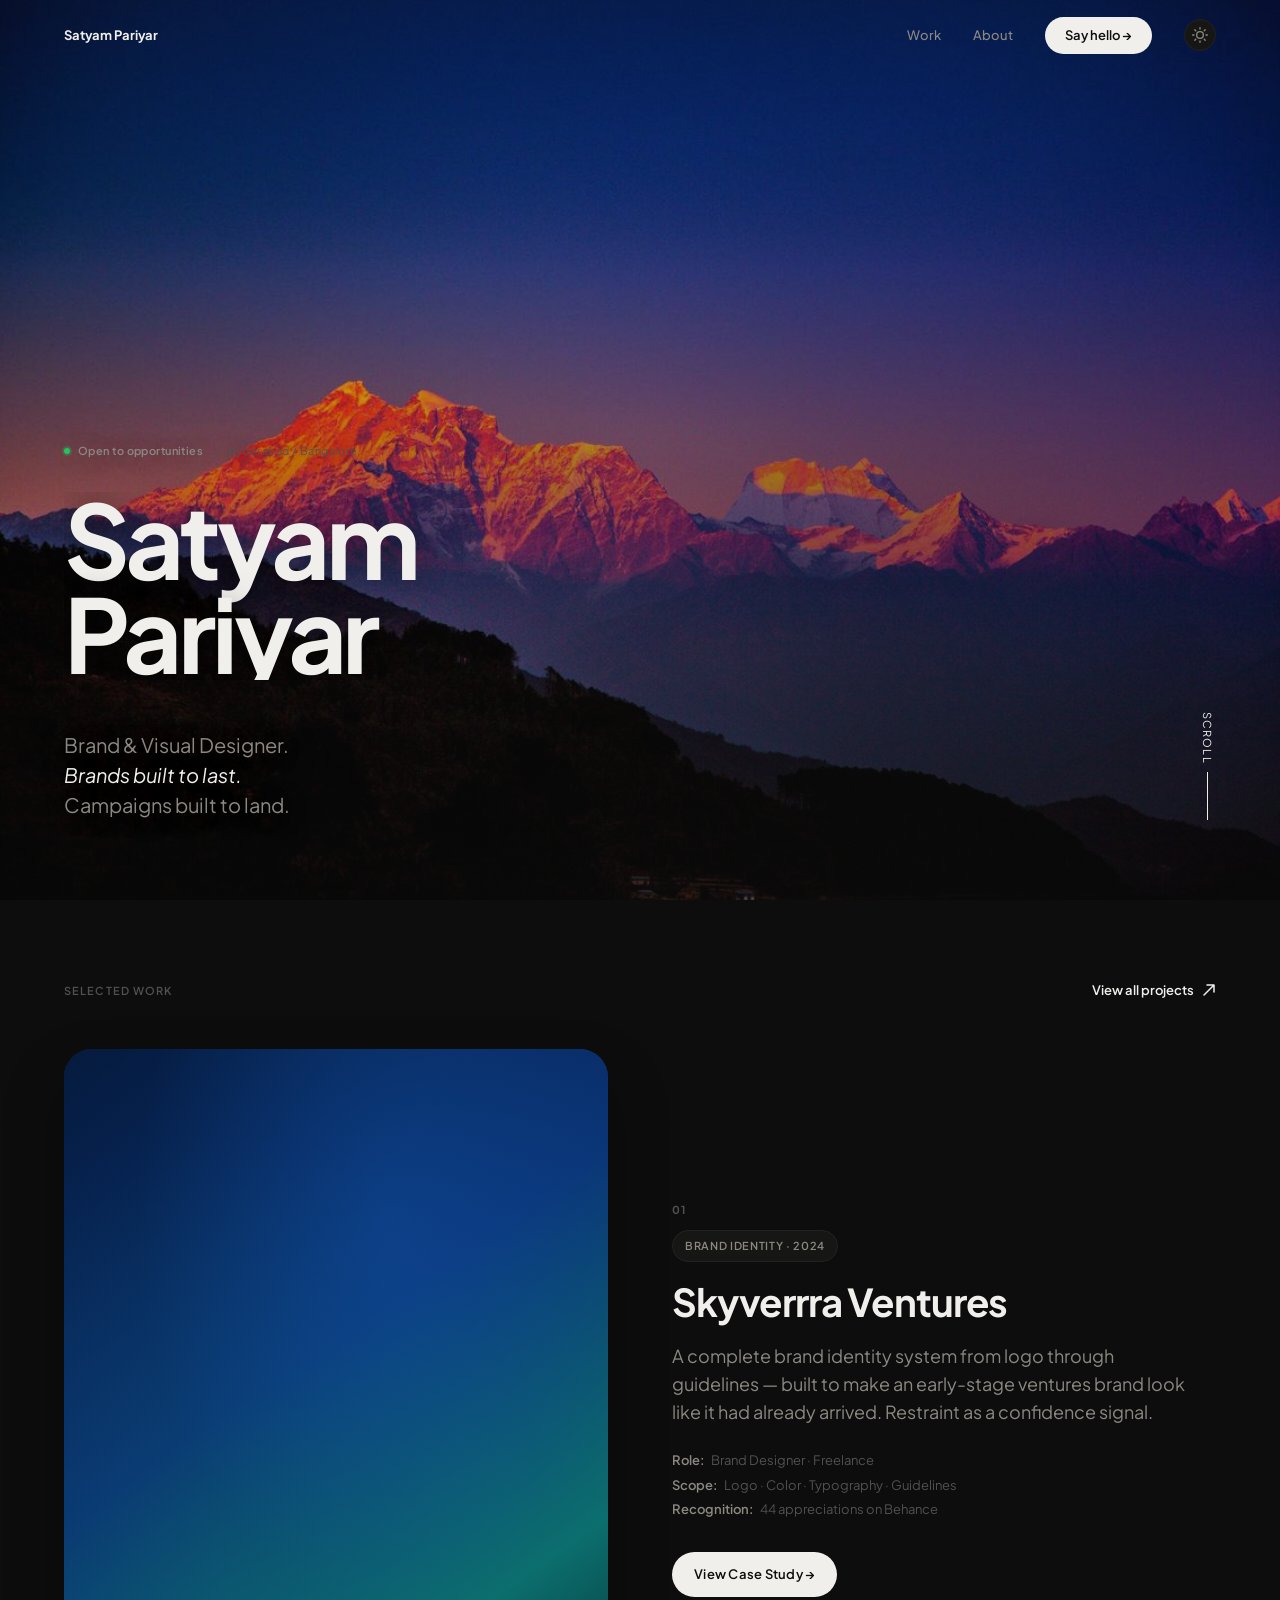
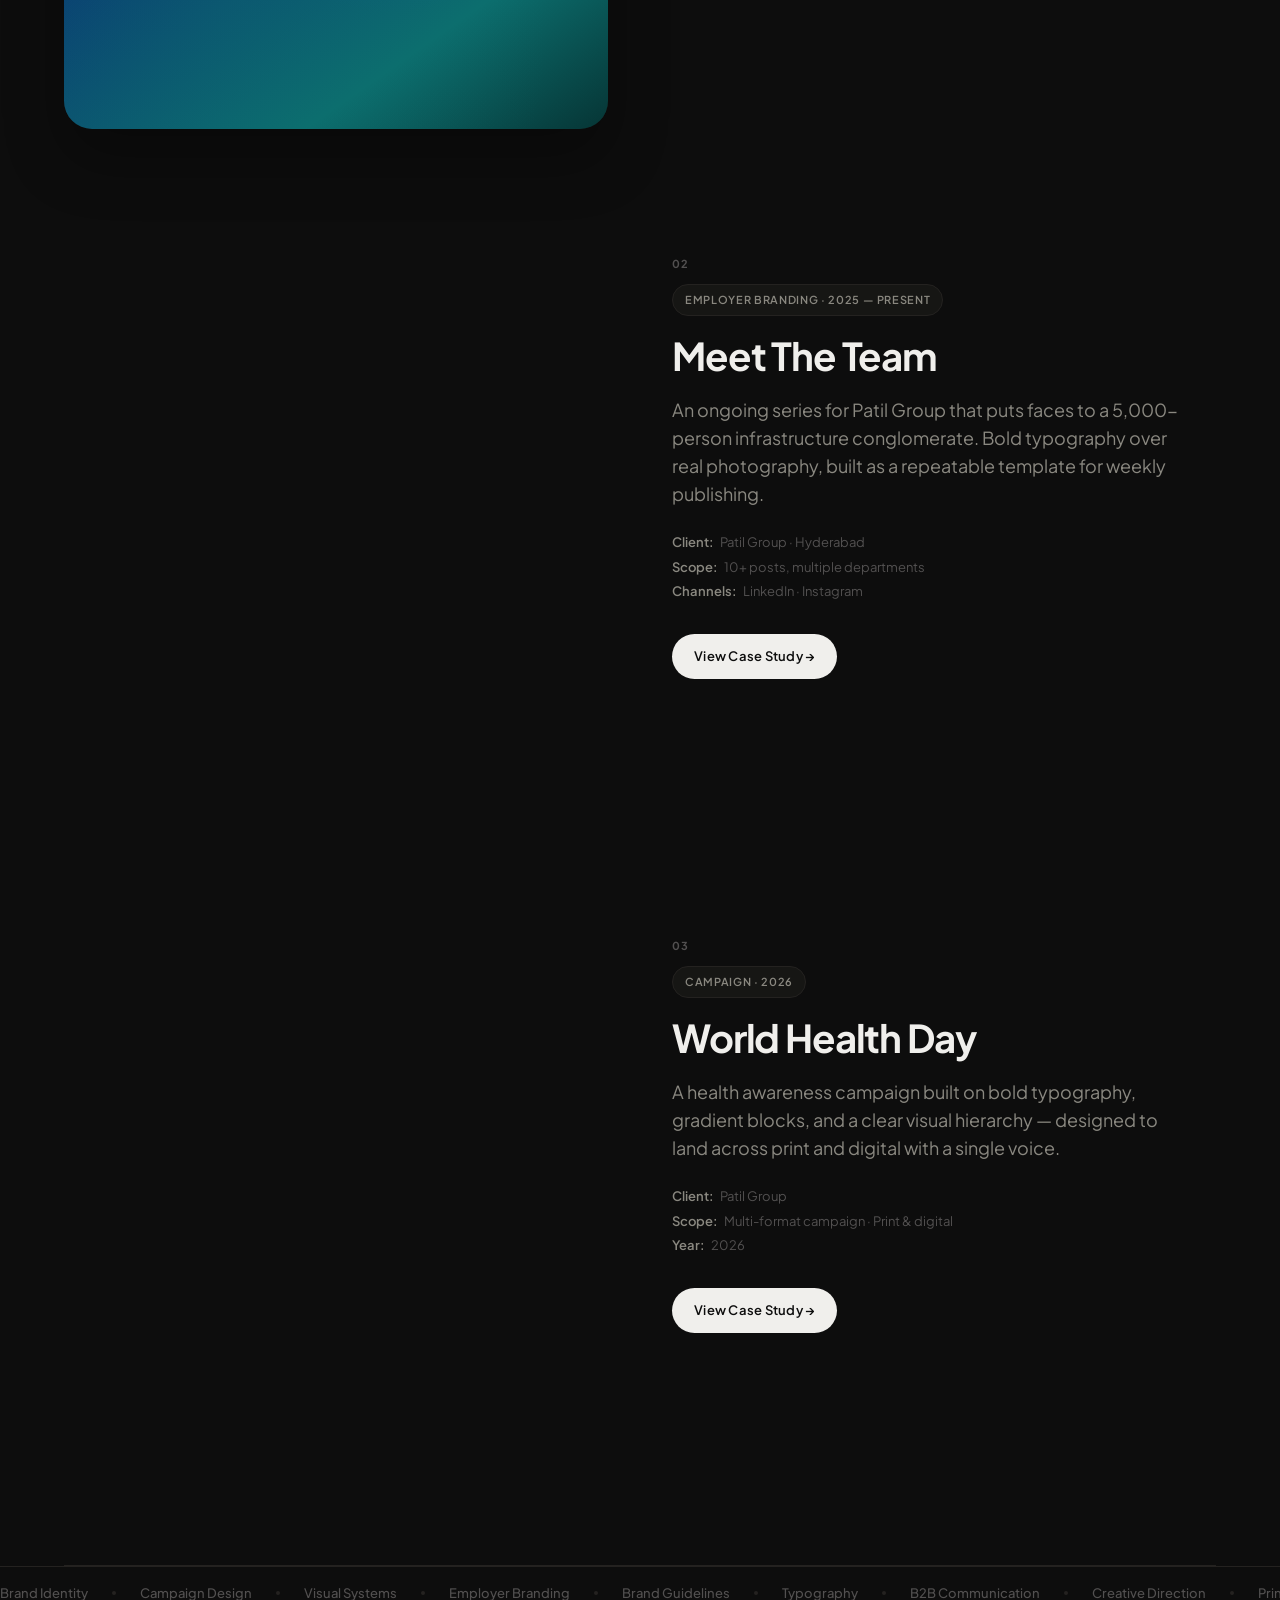
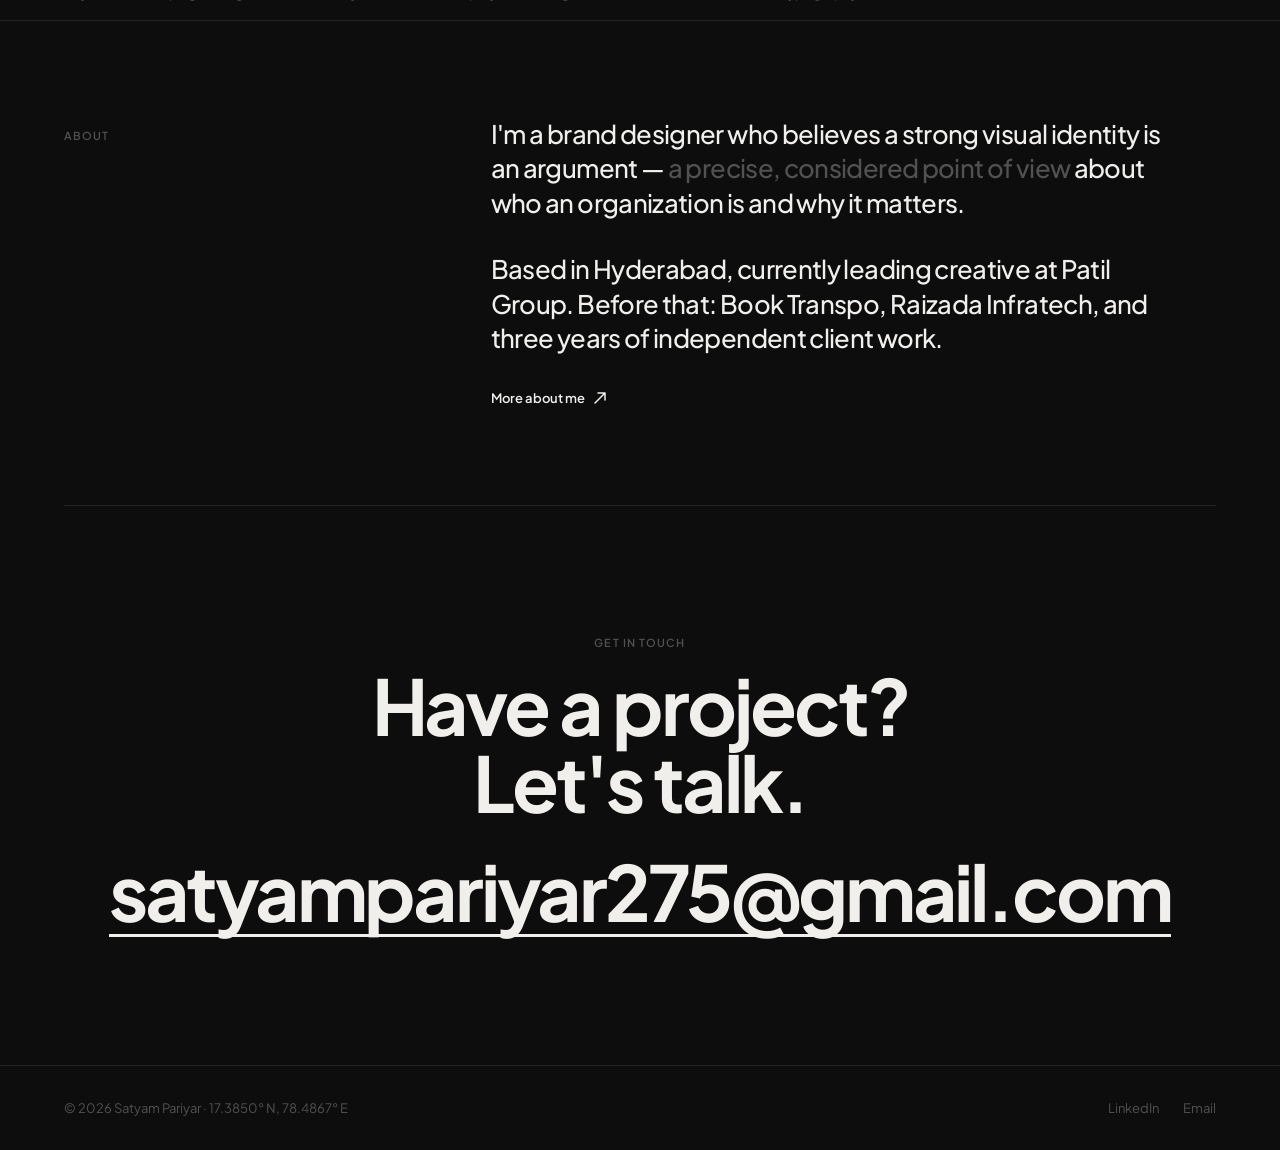
==== index.html @ c3b18981 "Drop parallax — keep only layer 3 as a static hero background - Layers 1 & 2 (foreground silhouette " ====
<!DOCTYPE html>
<html lang="en" data-theme="dark">
<head>
  <meta charset="UTF-8">
  <meta name="viewport" content="width=device-width, initial-scale=1.0">
  <title>Satyam Pariyar — Brand & Visual Designer</title>
  <meta name="description" content="Satyam Pariyar is a brand and graphic designer based in Hyderabad & Bangalore. Specializing in brand identity, campaign design, and visual storytelling for B2B organizations.">

  <!-- Favicon -->
  <link rel="icon" type="image/svg+xml" href="data:image/svg+xml,<svg xmlns='http://www.w3.org/2000/svg' viewBox='0 0 32 32'><rect width='32' height='32' rx='4' fill='%230D0D0D'/><text x='50%25' y='55%25' text-anchor='middle' dominant-baseline='middle' font-family='system-ui' font-weight='700' font-size='14' fill='%23F5F4F0'>SP</text></svg>">

  <!-- Fonts -->
  <link rel="preconnect" href="https://fonts.googleapis.com">
  <link rel="preconnect" href="https://fonts.gstatic.com" crossorigin>
  <link href="https://fonts.googleapis.com/css2?family=Plus+Jakarta+Sans:ital,wght@0,300;0,400;0,500;0,600;0,700;1,400&display=swap" rel="stylesheet">

  <link rel="stylesheet" href="assets/css/main.css">
</head>
<body>

  <!-- =========================================================
       NAVIGATION
  ========================================================== -->
  <nav class="nav" id="nav">
    <div class="nav__inner">
      <a href="index.html" class="nav__logo">Satyam Pariyar</a>
      <div class="nav__links">
        <a href="work.html" class="nav__link">Work</a>
        <a href="about.html" class="nav__link">About</a>
        <a href="mailto:satyampariyar275@gmail.com" class="nav__cta">Say hello →</a>
        <button class="theme-toggle" id="themeToggle" aria-label="Toggle theme">
          <span class="theme-toggle__icon">
            <svg class="icon-sun" width="16" height="16" viewBox="0 0 24 24" fill="none" stroke="currentColor" stroke-width="2" stroke-linecap="round" stroke-linejoin="round"><circle cx="12" cy="12" r="5"/><line x1="12" y1="1" x2="12" y2="3"/><line x1="12" y1="21" x2="12" y2="23"/><line x1="4.22" y1="4.22" x2="5.64" y2="5.64"/><line x1="18.36" y1="18.36" x2="19.78" y2="19.78"/><line x1="1" y1="12" x2="3" y2="12"/><line x1="21" y1="12" x2="23" y2="12"/><line x1="4.22" y1="19.78" x2="5.64" y2="18.36"/><line x1="18.36" y1="5.64" x2="19.78" y2="4.22"/></svg>
            <svg class="icon-moon" width="16" height="16" viewBox="0 0 24 24" fill="none" stroke="currentColor" stroke-width="2" stroke-linecap="round" stroke-linejoin="round"><path d="M21 12.79A9 9 0 1 1 11.21 3 7 7 0 0 0 21 12.79z"/></svg>
          </span>
        </button>
      </div>
    </div>
  </nav>


  <!-- =========================================================
       HERO — static background (layer 3 only)
  ========================================================== -->
  <section class="hero hero--bg" id="hero">
    <div class="hero__bg" aria-hidden="true">
      <img src="assets/img/layer3.png" alt="">
    </div>
    <div class="hero__overlay" aria-hidden="true"></div>

    <div class="hero__content container">
      <div class="hero__meta" data-animate data-delay="1">
        <div class="hero__status">
          <span class="hero__status-dot"></span>
          Open to opportunities
        </div>
        <span class="hero__location">·&nbsp;&nbsp;Hyderabad / Bangalore</span>
      </div>

      <div class="hero__heading" data-animate data-delay="2">
        <h1 class="t-hero">Satyam<br>Pariyar</h1>
      </div>

      <div class="hero__bottom">
        <p class="hero__tagline" data-animate data-delay="3">
          Brand &amp; Visual Designer.<br>
          <em>Brands built to last.</em><br>
          Campaigns built to land.
        </p>
        <div class="hero__scroll" data-animate="fade" data-delay="4">
          <span>Scroll</span>
          <div class="hero__scroll-line"></div>
        </div>
      </div>
    </div>
  </section>


  <!-- =========================================================
       FEATURED — Sticky Feature (CodyHouse pattern)
  ========================================================== -->
  <section class="sticky-feature container" id="featured">
    <div class="sticky-feature__head" data-animate>
      <p class="t-label">Selected Work</p>
      <a href="work.html" class="link-arrow">
        View all projects
        <svg width="14" height="14" viewBox="0 0 14 14" fill="none">
          <path d="M2 12L12 2M12 2H5M12 2V9" stroke="currentColor" stroke-width="1.5" stroke-linecap="round" stroke-linejoin="round"/>
        </svg>
      </a>
    </div>

    <div class="sticky-feature__grid">

      <!-- STICKY MEDIA (left column) -->
      <div class="sticky-feature__media">
        <div class="sticky-feature__media-frame">

          <div class="sticky-feature__media-item is-active" data-feature="0">
            <img src="assets/img/skyverrra%20moodboard.jpg" alt="Skyverrra moodboard" class="sticky-feature__img">
          </div>

          <div class="sticky-feature__media-item" data-feature="1">
            <div class="img-scroll-strip" aria-hidden="true">
              <img src="assets/img/meet the team 1.png" alt="">
              <img src="assets/img/meet the team 2.png" alt="">
              <img src="assets/img/meet the team 3.png" alt="">
              <img src="assets/img/meet the team 4.png" alt="">
              <img src="assets/img/meet the team 5.png" alt="">
              <img src="assets/img/meet the team 6.png" alt="">
              <img src="assets/img/meet the team 7.png" alt="">
              <img src="assets/img/meet the team 8.png" alt="">
              <img src="assets/img/meet the team 9.png" alt="">
              <img src="assets/img/meet the team 10.png" alt="">
              <img src="assets/img/meet the team 1.png" alt="">
              <img src="assets/img/meet the team 2.png" alt="">
              <img src="assets/img/meet the team 3.png" alt="">
              <img src="assets/img/meet the team 4.png" alt="">
              <img src="assets/img/meet the team 5.png" alt="">
              <img src="assets/img/meet the team 6.png" alt="">
              <img src="assets/img/meet the team 7.png" alt="">
              <img src="assets/img/meet the team 8.png" alt="">
              <img src="assets/img/meet the team 9.png" alt="">
              <img src="assets/img/meet the team 10.png" alt="">
            </div>
          </div>

          <div class="sticky-feature__media-item" data-feature="2">
            <div class="sticky-feature__media-fill sticky-feature__media-fill--healthday"></div>
          </div>

        </div>
      </div>

      <!-- SCROLLING INFO BLOCKS (right column) -->
      <div class="sticky-feature__content">

        <article class="sticky-feature__item js-sticky-feature__item" data-feature="0">
          <span class="sticky-feature__num">01</span>
          <p class="sticky-feature__pill">Brand Identity · 2024</p>
          <h3 class="sticky-feature__title">Skyverrra Ventures</h3>
          <p class="sticky-feature__desc">
            A complete brand identity system from logo through guidelines — built to make an early-stage ventures brand look like it had already arrived. Restraint as a confidence signal.
          </p>
          <ul class="sticky-feature__meta">
            <li><b>Role:</b> Brand Designer · Freelance</li>
            <li><b>Scope:</b> Logo · Color · Typography · Guidelines</li>
            <li><b>Recognition:</b> 44 appreciations on Behance</li>
          </ul>
          <a href="case-studies/skyverrra.html" class="sticky-feature__cta">View Case Study →</a>
        </article>

        <article class="sticky-feature__item js-sticky-feature__item" data-feature="1">
          <span class="sticky-feature__num">02</span>
          <p class="sticky-feature__pill">Employer Branding · 2025 — Present</p>
          <h3 class="sticky-feature__title">Meet The Team</h3>
          <p class="sticky-feature__desc">
            An ongoing series for Patil Group that puts faces to a 5,000-person infrastructure conglomerate. Bold typography over real photography, built as a repeatable template for weekly publishing.
          </p>
          <ul class="sticky-feature__meta">
            <li><b>Client:</b> Patil Group · Hyderabad</li>
            <li><b>Scope:</b> 10+ posts, multiple departments</li>
            <li><b>Channels:</b> LinkedIn · Instagram</li>
          </ul>
          <a href="case-studies/meet-the-team.html" class="sticky-feature__cta">View Case Study →</a>
        </article>

        <article class="sticky-feature__item js-sticky-feature__item" data-feature="2">
          <span class="sticky-feature__num">03</span>
          <p class="sticky-feature__pill">Campaign · 2026</p>
          <h3 class="sticky-feature__title">World Health Day</h3>
          <p class="sticky-feature__desc">
            A health awareness campaign built on bold typography, gradient blocks, and a clear visual hierarchy — designed to land across print and digital with a single voice.
          </p>
          <ul class="sticky-feature__meta">
            <li><b>Client:</b> Patil Group</li>
            <li><b>Scope:</b> Multi-format campaign · Print &amp; digital</li>
            <li><b>Year:</b> 2026</li>
          </ul>
          <a href="work.html" class="sticky-feature__cta">View Case Study →</a>
        </article>

      </div>

    </div>
  </section>


  <div class="divider"></div>


  <!-- =========================================================
       MARQUEE
  ========================================================== -->
  <div class="marquee" data-animate="fade">
    <div class="marquee__track" aria-hidden="true">
      <!-- Duplicated for seamless loop -->
      <span class="marquee__item">Brand Identity<span class="marquee__sep"></span></span>
      <span class="marquee__item">Campaign Design<span class="marquee__sep"></span></span>
      <span class="marquee__item">Visual Systems<span class="marquee__sep"></span></span>
      <span class="marquee__item">Employer Branding<span class="marquee__sep"></span></span>
      <span class="marquee__item">Brand Guidelines<span class="marquee__sep"></span></span>
      <span class="marquee__item">Typography<span class="marquee__sep"></span></span>
      <span class="marquee__item">B2B Communication<span class="marquee__sep"></span></span>
      <span class="marquee__item">Creative Direction<span class="marquee__sep"></span></span>
      <span class="marquee__item">Print Design<span class="marquee__sep"></span></span>
      <span class="marquee__item">Motion Graphics<span class="marquee__sep"></span></span>
      <span class="marquee__item">Brand Identity<span class="marquee__sep"></span></span>
      <span class="marquee__item">Campaign Design<span class="marquee__sep"></span></span>
      <span class="marquee__item">Visual Systems<span class="marquee__sep"></span></span>
      <span class="marquee__item">Employer Branding<span class="marquee__sep"></span></span>
      <span class="marquee__item">Brand Guidelines<span class="marquee__sep"></span></span>
      <span class="marquee__item">Typography<span class="marquee__sep"></span></span>
      <span class="marquee__item">B2B Communication<span class="marquee__sep"></span></span>
      <span class="marquee__item">Creative Direction<span class="marquee__sep"></span></span>
      <span class="marquee__item">Print Design<span class="marquee__sep"></span></span>
      <span class="marquee__item">Motion Graphics<span class="marquee__sep"></span></span>
    </div>
  </div>


  <!-- =========================================================
       ABOUT TEASER
  ========================================================== -->
  <section class="about-teaser container">
    <div class="about-teaser__inner">
      <div class="about-teaser__label" data-animate>
        <span class="t-label">About</span>
      </div>
      <div class="about-teaser__content">
        <p class="about-teaser__text" data-animate>
          I'm a brand designer who believes a strong visual identity is an argument — <em>a precise, considered point of view</em> about who an organization is and why it matters.
        </p>
        <p class="about-teaser__text" data-animate data-delay="1">
          Based in Hyderabad, currently leading creative at Patil Group. Before that: Book Transpo, Raizada Infratech, and three years of independent client work.
        </p>
        <a href="about.html" class="link-arrow" data-animate data-delay="2">
          More about me
          <svg width="14" height="14" viewBox="0 0 14 14" fill="none">
            <path d="M2 12L12 2M12 2H5M12 2V9" stroke="currentColor" stroke-width="1.5" stroke-linecap="round" stroke-linejoin="round"/>
          </svg>
        </a>
      </div>
    </div>
  </section>


  <div class="divider"></div>


  <!-- =========================================================
       CTA / CONTACT
  ========================================================== -->
  <section class="cta-section container">
    <p class="t-label cta-section__eyebrow" data-animate>Get in touch</p>
    <p class="cta-section__heading" data-animate data-delay="1">
      Have a project?<br>Let's talk.
    </p>
    <a
      href="mailto:satyampariyar275@gmail.com"
      class="cta-section__email"
      data-animate
      data-delay="2"
    >
      satyampariyar275@gmail.com
    </a>
  </section>


  <!-- =========================================================
       FOOTER
  ========================================================== -->
  <footer class="footer container">
    <div class="footer__inner">
      <span class="footer__left">© 2026 Satyam Pariyar · 17.3850° N, 78.4867° E</span>
      <nav class="footer__links">
        <a href="https://linkedin.com/in/satyam-pariyar-77336b21a" class="footer__link" target="_blank" rel="noopener">LinkedIn</a>
        <a href="mailto:satyampariyar275@gmail.com" class="footer__link">Email</a>
      </nav>
    </div>
  </footer>


  <script src="assets/js/main.js"></script>
</body>
</html>
---- assets/css/main.css ----
/* ============================================================
   DESIGN TOKENS
   ============================================================ */

:root {
  /* Color — Light mode (default) */
  --bg:            #F5F4F0;
  --bg-card:       #EDECE8;
  --bg-card-hover: #E6E4DF;
  --text-primary:  #0D0D0D;
  --text-secondary:#5A5A5A;
  --text-tertiary: #9C9C9C;
  --border:        #DEDAD4;
  --white:         #FFFFFF;

  /* Typography */
  --font: 'Plus Jakarta Sans', system-ui, -apple-system, sans-serif;

  /* Scale */
  --text-xs:   0.6875rem;   /* 11px */
  --text-sm:   0.8125rem;   /* 13px */
  --text-base: 1rem;        /* 16px */
  --text-lg:   1.125rem;    /* 18px */
  --text-xl:   1.25rem;     /* 20px */
  --text-2xl:  clamp(1.375rem, 2vw,  1.75rem);
  --text-3xl:  clamp(1.75rem,  3vw,  2.5rem);
  --text-4xl:  clamp(2.25rem,  4vw,  3.5rem);
  --text-hero: clamp(3.5rem,   8vw,  7.5rem);

  /* Spacing (8-pt grid) */
  --sp-1:  0.25rem;
  --sp-2:  0.5rem;
  --sp-3:  0.75rem;
  --sp-4:  1rem;
  --sp-5:  1.25rem;
  --sp-6:  1.5rem;
  --sp-8:  2rem;
  --sp-10: 2.5rem;
  --sp-12: 3rem;
  --sp-16: 4rem;
  --sp-20: 5rem;
  --sp-24: 6rem;
  --sp-32: 8rem;

  /* Layout */
  --max-w:    1360px;
  --nav-h:    72px;
  --gutter:   clamp(1.5rem, 5vw, 5rem);

  /* Motion */
  --ease-out:   cubic-bezier(0.16, 1, 0.3, 1);
  --ease-in:    cubic-bezier(0.7, 0, 0.84, 0);
  --ease-inout: cubic-bezier(0.37, 0, 0.63, 1);
  --dur-fast:   160ms;
  --dur-base:   320ms;
  --dur-slow:   600ms;
  --dur-enter:  800ms;
}

/* Dark mode */
[data-theme="dark"] {
  --bg:            #0D0D0D;
  --bg-card:       #161614;
  --bg-card-hover: #1F1E1B;
  --text-primary:  #F0EFEC;
  --text-secondary:#8A8880;
  --text-tertiary: #525050;
  --border:        #242220;
  --white:         #FFFFFF;
}

/* ============================================================
   RESET
   ============================================================ */

*, *::before, *::after {
  box-sizing: border-box;
  margin: 0;
  padding: 0;
}

html {
  scroll-behavior: smooth;
  -webkit-text-size-adjust: 100%;
}

body {
  font-family: var(--font);
  font-size: var(--text-base);
  line-height: 1.6;
  background-color: var(--bg);
  color: var(--text-primary);
  -webkit-font-smoothing: antialiased;
  -moz-osx-font-smoothing: grayscale;
  overflow-x: hidden;
}

img, video {
  display: block;
  max-width: 100%;
}

a {
  color: inherit;
  text-decoration: none;
}

button {
  font-family: inherit;
  cursor: pointer;
  border: none;
  background: none;
}

ul, ol {
  list-style: none;
}

/* ============================================================
   TYPOGRAPHY
   ============================================================ */

.t-label {
  font-size: var(--text-xs);
  font-weight: 600;
  letter-spacing: 0.1em;
  text-transform: uppercase;
  color: var(--text-tertiary);
}

.t-sm {
  font-size: var(--text-sm);
  color: var(--text-secondary);
}

.t-body {
  font-size: var(--text-base);
  line-height: 1.75;
  color: var(--text-secondary);
}

.t-lead {
  font-size: var(--text-lg);
  line-height: 1.65;
  color: var(--text-secondary);
}

.t-xl {
  font-size: var(--text-xl);
  font-weight: 500;
  line-height: 1.4;
}

.t-2xl {
  font-size: var(--text-2xl);
  font-weight: 600;
  line-height: 1.25;
  letter-spacing: -0.02em;
}

.t-3xl {
  font-size: var(--text-3xl);
  font-weight: 600;
  line-height: 1.15;
  letter-spacing: -0.025em;
}

.t-4xl {
  font-size: var(--text-4xl);
  font-weight: 700;
  line-height: 1.1;
  letter-spacing: -0.03em;
}

.t-hero {
  font-size: var(--text-hero);
  font-weight: 700;
  line-height: 0.92;
  letter-spacing: -0.04em;
}

/* ============================================================
   LAYOUT UTILITIES
   ============================================================ */

.container {
  width: 100%;
  max-width: var(--max-w);
  margin-inline: auto;
  padding-inline: var(--gutter);
}

.section {
  padding-block: var(--sp-24);
}

.section--lg {
  padding-block: var(--sp-32);
}

.divider {
  height: 1px;
  background-color: var(--border);
  margin-inline: var(--gutter);
}

/* ============================================================
   NAVIGATION
   ============================================================ */

.nav {
  position: fixed;
  top: 0;
  left: 0;
  right: 0;
  z-index: 100;
  height: var(--nav-h);
  display: flex;
  align-items: center;
  transition: background-color var(--dur-base) var(--ease-out),
              border-color var(--dur-base) var(--ease-out),
              backdrop-filter var(--dur-base) var(--ease-out);
  border-bottom: 1px solid transparent;
}

.nav.is-scrolled {
  background-color: rgba(245, 244, 240, 0.88);
  backdrop-filter: blur(16px) saturate(1.4);
  -webkit-backdrop-filter: blur(16px) saturate(1.4);
  border-color: var(--border);
}

[data-theme="dark"] .nav.is-scrolled {
  background-color: rgba(13, 13, 13, 0.90);
}

.nav__inner {
  width: 100%;
  max-width: var(--max-w);
  margin-inline: auto;
  padding-inline: var(--gutter);
  display: flex;
  align-items: center;
  justify-content: space-between;
}

.nav__logo {
  font-size: var(--text-sm);
  font-weight: 700;
  letter-spacing: -0.01em;
  transition: opacity var(--dur-fast);
}

.nav__logo:hover {
  opacity: 0.6;
}

.nav__links {
  display: flex;
  align-items: center;
  gap: var(--sp-8);
}

.nav__link {
  font-size: var(--text-sm);
  font-weight: 500;
  color: var(--text-secondary);
  transition: color var(--dur-fast);
  position: relative;
}

.nav__link::after {
  content: '';
  position: absolute;
  bottom: -2px;
  left: 0;
  width: 0;
  height: 1px;
  background: var(--text-primary);
  transition: width var(--dur-base) var(--ease-out);
}

.nav__link:hover {
  color: var(--text-primary);
}

.nav__link:hover::after,
.nav__link.is-active::after {
  width: 100%;
}

.nav__link.is-active {
  color: var(--text-primary);
}

.nav__cta {
  font-size: var(--text-sm);
  font-weight: 600;
  color: var(--text-primary);
  background: var(--text-primary);
  color: var(--bg);
  padding: var(--sp-2) var(--sp-5);
  border-radius: 100px;
  transition: opacity var(--dur-fast), transform var(--dur-fast);
  white-space: nowrap;
}

.nav__cta:hover {
  opacity: 0.8;
  transform: translateY(-1px);
}

/* Theme toggle */
.theme-toggle {
  display: flex;
  align-items: center;
  justify-content: center;
  width: 32px;
  height: 32px;
  border-radius: 50%;
  border: 1px solid var(--border);
  color: var(--text-secondary);
  background: var(--bg-card);
  cursor: pointer;
  transition: color var(--dur-fast), background var(--dur-fast), border-color var(--dur-fast);
  flex-shrink: 0;
}

.theme-toggle:hover {
  color: var(--text-primary);
  background: var(--bg-card-hover);
}

.theme-toggle__icon {
  position: relative;
  width: 16px;
  height: 16px;
}

.icon-sun, .icon-moon {
  position: absolute;
  inset: 0;
  transition: opacity var(--dur-fast), transform var(--dur-base) var(--ease-out);
}

/* Light mode: show moon (click to go dark) */
.icon-sun  { opacity: 0; transform: rotate(-90deg) scale(0.7); }
.icon-moon { opacity: 1; transform: rotate(0deg) scale(1); }

/* Dark mode: show sun (click to go light) */
[data-theme="dark"] .icon-sun  { opacity: 1; transform: rotate(0deg) scale(1); }
[data-theme="dark"] .icon-moon { opacity: 0; transform: rotate(90deg) scale(0.7); }

/* ============================================================
   HERO
   ============================================================ */

.hero {
  min-height: 100svh;
  display: flex;
  flex-direction: column;
  justify-content: flex-end;
  padding-top: var(--nav-h);
  padding-bottom: var(--sp-20);
}

/* ============================================================
   HERO STATIC BACKGROUND — single sunset mountains image
   ============================================================ */

.hero--bg {
  position: relative;
  overflow: hidden;
  isolation: isolate;
  padding-inline: 0;
}

.hero__bg {
  position: absolute;
  inset: 0;
  z-index: 0;
}

.hero__bg img {
  width: 100%;
  height: 100%;
  object-fit: cover;
  display: block;
}

.hero__overlay {
  position: absolute;
  inset: 0;
  z-index: 1;
  background:
    linear-gradient(180deg, rgba(13,13,13,0.45) 0%, rgba(13,13,13,0.10) 30%, rgba(13,13,13,0.55) 100%),
    radial-gradient(ellipse at 70% 90%, rgba(13,13,13,0.40) 0%, transparent 60%);
  pointer-events: none;
}

[data-theme="light"] .hero--bg .hero__overlay,
:root:not([data-theme="dark"]) .hero--bg .hero__overlay {
  background:
    linear-gradient(180deg, rgba(245,244,240,0.20) 0%, rgba(245,244,240,0.05) 30%, rgba(245,244,240,0.55) 100%);
}

.hero__content {
  position: relative;
  z-index: 2;
  display: flex;
  flex-direction: column;
  justify-content: flex-end;
  flex: 1;
  width: 100%;
}

.hero--bg .t-hero,
.hero--bg .hero__tagline,
.hero--bg .hero__location,
.hero--bg .hero__status {
  text-shadow: 0 2px 30px rgba(0,0,0,0.45);
}

[data-theme="light"] .hero--bg .t-hero,
[data-theme="light"] .hero--bg .hero__tagline,
:root:not([data-theme="dark"]) .hero--bg .t-hero,
:root:not([data-theme="dark"]) .hero--bg .hero__tagline {
  text-shadow: 0 2px 24px rgba(255,255,255,0.50);
}

.hero__meta {
  display: flex;
  align-items: center;
  gap: var(--sp-4);
  margin-bottom: var(--sp-8);
}

.hero__status {
  display: flex;
  align-items: center;
  gap: var(--sp-2);
  font-size: var(--text-xs);
  font-weight: 600;
  color: var(--text-secondary);
  letter-spacing: 0.04em;
}

.hero__status-dot {
  width: 6px;
  height: 6px;
  border-radius: 50%;
  background: #22c55e;
  box-shadow: 0 0 0 2px rgba(34, 197, 94, 0.25);
  animation: pulse-dot 2s ease-in-out infinite;
}

@keyframes pulse-dot {
  0%, 100% { box-shadow: 0 0 0 2px rgba(34, 197, 94, 0.25); }
  50%       { box-shadow: 0 0 0 5px rgba(34, 197, 94, 0.1); }
}

.hero__location {
  font-size: var(--text-xs);
  color: var(--text-tertiary);
  letter-spacing: 0.04em;
}

.hero__heading {
  margin-bottom: var(--sp-8);
  overflow: hidden;
}

.hero__bottom {
  display: flex;
  align-items: flex-end;
  justify-content: space-between;
  gap: var(--sp-8);
  flex-wrap: wrap;
}

.hero__tagline {
  max-width: 44ch;
  font-size: var(--text-xl);
  font-weight: 400;
  line-height: 1.5;
  color: var(--text-secondary);
}

.hero__tagline em {
  font-style: italic;
  color: var(--text-primary);
}

.hero__scroll {
  display: flex;
  flex-direction: column;
  align-items: center;
  gap: var(--sp-2);
  opacity: 0.5;
}

.hero__scroll-line {
  width: 1px;
  height: 48px;
  background: var(--text-primary);
  animation: scroll-line 1.8s ease-in-out infinite;
  transform-origin: top;
}

@keyframes scroll-line {
  0%   { transform: scaleY(0); opacity: 0; }
  30%  { transform: scaleY(1); opacity: 1; }
  70%  { transform: scaleY(1); opacity: 1; }
  100% { transform: scaleY(0) translateY(100%); opacity: 0; }
}

.hero__scroll span {
  font-size: var(--text-xs);
  letter-spacing: 0.1em;
  text-transform: uppercase;
  writing-mode: vertical-rl;
}

/* ============================================================
   MARQUEE
   ============================================================ */

.marquee {
  overflow: hidden;
  border-top: 1px solid var(--border);
  border-bottom: 1px solid var(--border);
  padding-block: var(--sp-4);
}

.marquee__track {
  display: flex;
  width: max-content;
  animation: marquee-scroll 28s linear infinite;
  gap: 0;
}

.marquee:hover .marquee__track {
  animation-play-state: paused;
}

@keyframes marquee-scroll {
  from { transform: translateX(0); }
  to   { transform: translateX(-50%); }
}

.marquee__item {
  display: flex;
  align-items: center;
  gap: var(--sp-6);
  padding-right: var(--sp-6);
  font-size: var(--text-sm);
  font-weight: 500;
  color: var(--text-tertiary);
  white-space: nowrap;
}

.marquee__sep {
  width: 4px;
  height: 4px;
  border-radius: 50%;
  background: var(--border);
  flex-shrink: 0;
}

/* ============================================================
   FEATURED WORK (Homepage)
   ============================================================ */

.featured {
  padding-block: var(--sp-24);
}

.section-header {
  display: flex;
  align-items: baseline;
  justify-content: space-between;
  gap: var(--sp-8);
  margin-bottom: var(--sp-12);
}

.section-header__count {
  font-size: var(--text-xs);
  font-weight: 600;
  color: var(--text-tertiary);
  letter-spacing: 0.1em;
}

.link-arrow {
  display: inline-flex;
  align-items: center;
  gap: var(--sp-2);
  font-size: var(--text-sm);
  font-weight: 600;
  color: var(--text-primary);
  transition: gap var(--dur-base) var(--ease-out);
}

.link-arrow:hover {
  gap: var(--sp-3);
}

.link-arrow svg {
  transition: transform var(--dur-base) var(--ease-out);
}

.link-arrow:hover svg {
  transform: translate(2px, -2px);
}

/* Featured grid */
.featured-grid {
  display: grid;
  grid-template-columns: repeat(3, 1fr);
  gap: var(--sp-3);
}

/* ============================================================
   STICKY FEATURE — sticky media + scrolling info blocks
   ============================================================ */

.sticky-feature {
  padding-block: var(--sp-20);
}

.sticky-feature__head {
  display: flex;
  align-items: center;
  justify-content: space-between;
  margin-bottom: var(--sp-12);
}

.sticky-feature__grid {
  display: grid;
  grid-template-columns: 1fr 1fr;
  gap: clamp(var(--sp-6), 5vw, var(--sp-16));
  align-items: start;
}

/* ---------- LEFT: Sticky media frame ---------- */

.sticky-feature__media {
  position: -webkit-sticky;
  position: sticky;
  top: calc(var(--nav-h) + var(--sp-6));
  align-self: start;
}

.sticky-feature__media-frame {
  position: relative;
  width: 100%;
  aspect-ratio: 4 / 5;
  max-height: calc(100vh - var(--nav-h) - var(--sp-12));
  border-radius: 28px;
  overflow: hidden;
  background: var(--bg-card);
  box-shadow:
    0 1px 0 rgba(255, 255, 255, 0.08) inset,
    0 30px 60px rgba(0, 0, 0, 0.30);
}

.sticky-feature__media-item {
  position: absolute;
  inset: 0;
  opacity: 0;
  transform: scale(1.04);
  transition: opacity 600ms cubic-bezier(0.22, 1, 0.36, 1),
              transform 800ms cubic-bezier(0.22, 1, 0.36, 1);
  will-change: opacity, transform;
}

.sticky-feature__media-item.is-active {
  opacity: 1;
  transform: scale(1);
}

.sticky-feature__img {
  width: 100%;
  height: 100%;
  object-fit: cover;
  display: block;
}

.sticky-feature__media-item .img-scroll-strip {
  height: 100%;
}

.sticky-feature__media-item .img-scroll-strip img {
  height: 100%;
  width: auto;
  aspect-ratio: 4 / 5;
  object-fit: cover;
  flex-shrink: 0;
  display: block;
}

.sticky-feature__media-fill {
  width: 100%;
  height: 100%;
}

.sticky-feature__media-fill--healthday {
  background: linear-gradient(145deg, #051a3d 0%, #0a3374 45%, #0c6e6e 80%, #063535 100%);
  position: relative;
}

.sticky-feature__media-fill--healthday::after {
  content: '';
  position: absolute;
  inset: 0;
  background:
    radial-gradient(ellipse at 60% 25%, rgba(20, 100, 200, 0.30) 0%, transparent 55%),
    radial-gradient(ellipse at 30% 80%, rgba(12, 110, 110, 0.25) 0%, transparent 60%);
}

/* ---------- RIGHT: Scrolling info blocks ---------- */

.sticky-feature__content {
  display: flex;
  flex-direction: column;
  gap: var(--sp-32);
  padding-block: var(--sp-20);
}

.sticky-feature__item {
  min-height: 60vh;
  display: flex;
  flex-direction: column;
  justify-content: center;
  gap: var(--sp-3);
  opacity: 0.45;
  transition: opacity 600ms cubic-bezier(0.22, 1, 0.36, 1);
}

.sticky-feature__item.is-active {
  opacity: 1;
}

.sticky-feature__num {
  font-size: var(--text-xs);
  font-weight: 700;
  letter-spacing: 0.12em;
  color: var(--text-tertiary);
}

.sticky-feature__pill {
  font-size: var(--text-xs);
  font-weight: 600;
  letter-spacing: 0.06em;
  text-transform: uppercase;
  color: var(--text-secondary);
  align-self: flex-start;
  padding: 6px 12px;
  border-radius: 100px;
  background: var(--bg-card);
  border: 1px solid var(--border);
}

.sticky-feature__title {
  font-size: var(--text-3xl);
  font-weight: 700;
  letter-spacing: -0.03em;
  line-height: 1.05;
  color: var(--text-primary);
  margin-block: var(--sp-2);
}

.sticky-feature__desc {
  font-size: var(--text-lg);
  line-height: 1.55;
  color: var(--text-secondary);
  max-width: 520px;
}

.sticky-feature__meta {
  list-style: none;
  padding: 0;
  margin: var(--sp-3) 0 var(--sp-5);
  display: flex;
  flex-direction: column;
  gap: var(--sp-1);
  font-size: var(--text-sm);
  color: var(--text-tertiary);
}

.sticky-feature__meta b {
  font-weight: 600;
  color: var(--text-secondary);
  margin-right: 4px;
}

.sticky-feature__cta {
  font-size: var(--text-sm);
  font-weight: 600;
  letter-spacing: 0.02em;
  color: var(--text-primary);
  align-self: flex-start;
  padding: 12px 22px;
  border-radius: 100px;
  background: var(--text-primary);
  color: var(--bg);
  transition: opacity var(--dur-fast), transform var(--dur-fast);
}

.sticky-feature__cta:hover {
  opacity: 0.85;
  transform: translateY(-1px);
}

@media (max-width: 900px) {
  .sticky-feature__grid {
    grid-template-columns: 1fr;
    gap: var(--sp-6);
  }
  .sticky-feature__media {
    position: relative;
    top: 0;
    margin-bottom: var(--sp-6);
  }
  .sticky-feature__media-frame {
    aspect-ratio: 4 / 3;
    max-height: 60vh;
  }
  .sticky-feature__content {
    gap: var(--sp-12);
    padding-block: 0;
  }
  .sticky-feature__item {
    min-height: auto;
    opacity: 1;
  }
  .sticky-feature__head {
    flex-direction: column;
    align-items: flex-start;
    gap: var(--sp-3);
  }
}

/* ============================================================
   GLASS CARD (used by gallery cards)
   ============================================================ */

.glass-card {
  display: block;
  background: rgba(20, 20, 22, 0.55);
  backdrop-filter: blur(28px) saturate(1.5);
  -webkit-backdrop-filter: blur(28px) saturate(1.5);
  border: 1px solid rgba(255, 255, 255, 0.10);
  border-radius: 28px;
  overflow: hidden;
  box-shadow:
    0 1px 0 rgba(255, 255, 255, 0.08) inset,
    0 30px 60px rgba(0, 0, 0, 0.35);
  text-decoration: none;
  color: inherit;
}

[data-theme="light"] .glass-card,
:root:not([data-theme="dark"]) .glass-card {
  background: rgba(255, 255, 255, 0.65);
  border-color: rgba(0, 0, 0, 0.06);
  box-shadow:
    0 1px 0 rgba(255, 255, 255, 0.7) inset,
    0 24px 48px rgba(0, 0, 0, 0.12);
}

.glass-card__media {
  aspect-ratio: 4 / 3;
  overflow: hidden;
  background: var(--bg-card);
  position: relative;
}

.glass-card__img {
  width: 100%;
  height: 100%;
  object-fit: cover;
  display: block;
}

.glass-card__media--healthday {
  background: linear-gradient(145deg, #051a3d 0%, #0a3374 45%, #0c6e6e 80%, #063535 100%);
  position: relative;
}

.glass-card__media--healthday::after {
  content: '';
  position: absolute;
  inset: 0;
  background: radial-gradient(ellipse at 60% 25%, rgba(20, 100, 200, 0.30) 0%, transparent 55%);
}

.glass-card__media .img-scroll-strip {
  height: 100%;
}

.glass-card__media .img-scroll-strip img {
  height: 100%;
  width: auto;
  aspect-ratio: 4 / 3;
  object-fit: cover;
  flex-shrink: 0;
  display: block;
}

.glass-card__body {
  padding: var(--sp-6) var(--sp-8) var(--sp-8);
  display: flex;
  flex-direction: column;
  gap: var(--sp-3);
}

.glass-card__title-row {
  display: flex;
  align-items: baseline;
  justify-content: space-between;
  gap: var(--sp-4);
}

.glass-card__title {
  font-size: var(--text-xl);
  font-weight: 600;
  letter-spacing: -0.02em;
  color: var(--text-primary);
}

.glass-card__date {
  font-size: var(--text-sm);
  color: var(--text-tertiary);
  white-space: nowrap;
}

.glass-card__quote {
  font-size: var(--text-base);
  line-height: 1.55;
  color: var(--text-primary);
  margin-block: var(--sp-1) var(--sp-2);
}

.glass-card__meta {
  display: flex;
  flex-direction: column;
  gap: 2px;
  font-size: var(--text-xs);
  color: var(--text-tertiary);
  letter-spacing: 0.02em;
}

.glass-card__meta b {
  font-weight: 600;
  color: var(--text-secondary);
}

.glass-card__expand {
  align-self: flex-start;
  margin-top: var(--sp-3);
  font-size: var(--text-xs);
  font-weight: 600;
  letter-spacing: 0.06em;
  text-transform: uppercase;
  color: var(--text-secondary);
  padding: var(--sp-2) var(--sp-4);
  border-radius: 100px;
  background: rgba(255, 255, 255, 0.06);
  border: 1px solid rgba(255, 255, 255, 0.10);
  transition: background var(--dur-fast), color var(--dur-fast);
}

.glass-card:hover .glass-card__expand {
  background: rgba(255, 255, 255, 0.14);
  color: var(--text-primary);
}

@media (max-width: 768px) {
  .glass-card__body { padding: var(--sp-5) var(--sp-6) var(--sp-6); }
  .glass-card { border-radius: 22px; }
  .featured-stack__head { flex-direction: column; align-items: flex-start; gap: var(--sp-3); }
}

/* ============================================================
   PROJECT CARD
   ============================================================ */

.project-card {
  display: block;
  position: relative;
  cursor: pointer;
  transition: opacity var(--dur-base);
}

.project-card:hover .card__img {
  transform: scale(1.025);
}

.project-card:hover .card__overlay {
  opacity: 1;
}

.project-card:hover .card__arrow {
  transform: translate(2px, -2px);
  opacity: 1;
}

.card__img-wrap {
  overflow: hidden;
  border-radius: 4px;
  margin-bottom: var(--sp-4);
  position: relative;
}

.card__img-wrap--tall {
  aspect-ratio: 16 / 9;
}

.card__img-wrap--square {
  aspect-ratio: 4 / 3;
}

.card__img {
  width: 100%;
  height: 100%;
  object-fit: cover;
  transition: transform var(--dur-slow) var(--ease-out);
}

/* Gradient placeholders — legacy names kept, real projects added */
.card__img--meridian    { background: linear-gradient(135deg, #0e1628 0%, #1b3060 55%, #0a1f4e 100%); }
.card__img--pulse       { background: linear-gradient(135deg, #0d2218 0%, #1a4d36 55%, #0f3326 100%); }
.card__img--atlas       { background: linear-gradient(135deg, #1a0d38 0%, #3d1f7a 55%, #240f52 100%); }
.card__img--forma       { background: linear-gradient(135deg, #2a1209 0%, #6b2f18 55%, #3d1a0a 100%); }
.card__img--cascade     { background: linear-gradient(135deg, #091420 0%, #122d54 55%, #071828 100%); }
.card__img--helio       { background: linear-gradient(135deg, #221508 0%, #7a4a10 55%, #3d2508 100%); }

/* Real project gradients */
.card__img--arujiva     { background: linear-gradient(145deg, #062428 0%, #0a4a52 45%, #0d6570 75%, #0a3d42 100%); }
.card__img--skyverrra   {
  background-image: url('../img/skyverrra%20moodboard.jpg');
  background-size: cover;
  background-position: center;
}
.card__img--himalayan   { background: linear-gradient(145deg, #071a08 0%, #0e3a10 45%, #1a5c1e 70%, #0a2e0b 100%); }
.card__img--meettheteam { background: #0d0305; overflow: hidden; }
.card__img--healthday   { background: linear-gradient(145deg, #051a3d 0%, #0a3374 45%, #0c6e6e 80%, #063535 100%); }
.card__img--precast     { background: linear-gradient(145deg, #111210 0%, #252723 45%, #1e201c 70%, #0e0f0d 100%); }
.card__img--digital     { background: linear-gradient(145deg, #1f1200 0%, #4a2d00 40%, #6b4200 70%, #2e1900 100%); }

/* Subtle grain overlay on all cards */
.card__img::after,
.card__img-wrap::after {
  content: '';
  position: absolute;
  inset: 0;
  background-image: url("data:image/svg+xml,%3Csvg viewBox='0 0 256 256' xmlns='http://www.w3.org/2000/svg'%3E%3Cfilter id='noise'%3E%3CfeTurbulence type='fractalNoise' baseFrequency='0.9' numOctaves='4' stitchTiles='stitch'/%3E%3C/filter%3E%3Crect width='100%25' height='100%25' filter='url(%23noise)' opacity='0.04'/%3E%3C/svg%3E");
  pointer-events: none;
}

/* Decorative inner glow / gradient on each card */
.card__img--meridian::before,
.card__img--pulse::before,
.card__img--atlas::before,
.card__img--forma::before,
.card__img--cascade::before,
.card__img--helio::before,
.card__img--arujiva::before,
.card__img--skyverrra::before,
.card__img--himalayan::before,
.card__img--meettheteam::before,
.card__img--healthday::before,
.card__img--precast::before,
.card__img--digital::before {
  content: '';
  position: absolute;
  inset: 0;
  pointer-events: none;
  z-index: 1;
}

.card__img--meridian::before    { background: radial-gradient(ellipse at 70% 25%, rgba(90, 130, 220, 0.18) 0%, transparent 60%); }
.card__img--pulse::before       { background: radial-gradient(ellipse at 30% 70%, rgba(50, 180, 100, 0.15) 0%, transparent 60%); }
.card__img--atlas::before       { background: radial-gradient(ellipse at 60% 20%, rgba(140, 80, 220, 0.18) 0%, transparent 60%); }
.card__img--forma::before       { background: radial-gradient(ellipse at 40% 60%, rgba(200, 100, 60, 0.15) 0%, transparent 60%); }
.card__img--cascade::before     { background: radial-gradient(ellipse at 75% 30%, rgba(60, 120, 220, 0.16) 0%, transparent 60%); }
.card__img--helio::before       { background: radial-gradient(ellipse at 50% 40%, rgba(220, 150, 40, 0.18) 0%, transparent 60%); }
.card__img--arujiva::before     { background: radial-gradient(ellipse at 65% 30%, rgba(20, 174, 199, 0.22) 0%, transparent 60%); }
.card__img--skyverrra::before   { background: radial-gradient(ellipse at 60% 30%, rgba(80, 120, 255, 0.25) 0%, transparent 60%); }
.card__img--himalayan::before   { background: radial-gradient(ellipse at 40% 55%, rgba(60, 180, 80, 0.20) 0%, transparent 60%); }
.card__img--meettheteam::before { background: radial-gradient(ellipse at 35% 65%, rgba(180, 40, 40, 0.18) 0%, transparent 55%); }
.card__img--healthday::before   { background: radial-gradient(ellipse at 60% 25%, rgba(20, 100, 200, 0.20) 0%, transparent 55%); }
.card__img--precast::before     { background: radial-gradient(ellipse at 70% 40%, rgba(140, 150, 130, 0.12) 0%, transparent 60%); }
.card__img--digital::before     { background: radial-gradient(ellipse at 40% 55%, rgba(200, 140, 20, 0.18) 0%, transparent 60%); }

/* ============================================================
   IMAGE SCROLL STRIP — Meet The Team thumbnails & case study
   ============================================================ */

/* Static — only the first image shows, no auto-scroll. */
.img-scroll-strip {
  display: block;
  height: 100%;
  width: 100%;
  position: relative;
}

.img-scroll-strip img {
  display: none;
}

.img-scroll-strip img:first-child {
  display: block;
  width: 100%;
  height: 100%;
  object-fit: cover;
}

/* Case study static gallery — show all images in a clean grid */
.cs-scroll-gallery {
  border-radius: 4px;
  width: 100%;
  background: var(--bg-card);
}

.cs-scroll-gallery .img-scroll-strip {
  display: grid;
  grid-template-columns: repeat(2, 1fr);
  gap: 8px;
  height: auto;
  width: 100%;
}

.cs-scroll-gallery .img-scroll-strip img {
  display: block;
  width: 100%;
  height: auto;
  aspect-ratio: 1 / 1;
  object-fit: cover;
  border-radius: 4px;
}

/* Hide the duplicate set in the case study gallery (markup has 20 imgs for the old loop) */
.cs-scroll-gallery .img-scroll-strip img:nth-child(n+11) {
  display: none;
}

@media (max-width: 640px) {
  .cs-scroll-gallery .img-scroll-strip {
    grid-template-columns: 1fr;
  }
}

.card__overlay {
  position: absolute;
  inset: 0;
  background: rgba(13, 13, 13, 0.35);
  opacity: 0;
  transition: opacity var(--dur-base) var(--ease-out);
  display: flex;
  align-items: center;
  justify-content: center;
}

.card__view-btn {
  font-size: var(--text-sm);
  font-weight: 600;
  color: var(--white);
  border: 1px solid rgba(255, 255, 255, 0.5);
  padding: var(--sp-3) var(--sp-6);
  border-radius: 100px;
  letter-spacing: 0.02em;
  backdrop-filter: blur(8px);
  transform: translateY(8px);
  transition: transform var(--dur-base) var(--ease-out);
}

.project-card:hover .card__view-btn {
  transform: translateY(0);
}

/* Category pill on image */
.card__pill {
  position: absolute;
  top: var(--sp-4);
  left: var(--sp-4);
  z-index: 2;
  font-size: var(--text-xs);
  font-weight: 600;
  letter-spacing: 0.05em;
  color: rgba(255, 255, 255, 0.75);
  background: rgba(255, 255, 255, 0.1);
  backdrop-filter: blur(8px);
  padding: var(--sp-1) var(--sp-3);
  border-radius: 100px;
  border: 1px solid rgba(255, 255, 255, 0.15);
}

/* Card meta */
.card__meta {
  display: flex;
  align-items: baseline;
  justify-content: space-between;
  gap: var(--sp-4);
}

.card__title {
  font-size: var(--text-xl);
  font-weight: 600;
  letter-spacing: -0.02em;
  line-height: 1.2;
}

.card__title--lg {
  font-size: var(--text-2xl);
}

.card__year {
  font-size: var(--text-sm);
  color: var(--text-tertiary);
  flex-shrink: 0;
}

.card__arrow {
  opacity: 0.3;
  transition: transform var(--dur-base) var(--ease-out), opacity var(--dur-base);
  flex-shrink: 0;
}

/* ============================================================
   ABOUT TEASER (Homepage)
   ============================================================ */

.about-teaser {
  padding-block: var(--sp-24);
}

.about-teaser__inner {
  display: grid;
  grid-template-columns: 1fr 2fr;
  gap: var(--sp-16);
  align-items: start;
}

.about-teaser__label {
  padding-top: var(--sp-1);
}

.about-teaser__content {
  display: flex;
  flex-direction: column;
  gap: var(--sp-8);
}

.about-teaser__text {
  font-size: var(--text-2xl);
  font-weight: 500;
  line-height: 1.35;
  letter-spacing: -0.025em;
  color: var(--text-primary);
  max-width: 36ch;
}

.about-teaser__text em {
  font-style: normal;
  color: var(--text-tertiary);
}

/* ============================================================
   CONTACT / FOOTER CTA
   ============================================================ */

.cta-section {
  padding-block: var(--sp-32);
  text-align: center;
}

.cta-section__eyebrow {
  margin-bottom: var(--sp-4);
}

.cta-section__heading {
  font-size: clamp(2.5rem, 6vw, 5.5rem);
  font-weight: 700;
  letter-spacing: -0.04em;
  line-height: 1.0;
  margin-bottom: var(--sp-8);
}

.cta-section__email {
  font-size: clamp(2.5rem, 6vw, 5.5rem);
  font-weight: 700;
  letter-spacing: -0.04em;
  line-height: 1.0;
  color: var(--text-primary);
  display: inline-block;
  border-bottom: 3px solid var(--text-primary);
  padding-bottom: var(--sp-1);
  transition: opacity var(--dur-fast), transform var(--dur-base) var(--ease-out);
}

.cta-section__email:hover {
  opacity: 0.6;
  transform: translateY(-2px);
}

/* ============================================================
   FOOTER
   ============================================================ */

.footer {
  border-top: 1px solid var(--border);
  padding-block: var(--sp-8);
}

.footer__inner {
  display: flex;
  align-items: center;
  justify-content: space-between;
  gap: var(--sp-8);
  flex-wrap: wrap;
}

.footer__left {
  font-size: var(--text-sm);
  color: var(--text-tertiary);
}

.footer__links {
  display: flex;
  gap: var(--sp-6);
}

.footer__link {
  font-size: var(--text-sm);
  color: var(--text-tertiary);
  transition: color var(--dur-fast);
}

.footer__link:hover {
  color: var(--text-primary);
}

/* ============================================================
   WORK PAGE — FILTER + GRID
   ============================================================ */

.page-hero {
  padding-top: calc(var(--nav-h) + var(--sp-20));
  padding-bottom: var(--sp-16);
}

.page-hero__eyebrow {
  margin-bottom: var(--sp-4);
}

.page-hero__heading {
  margin-bottom: var(--sp-8);
}

.page-hero__sub {
  max-width: 44ch;
}

.filter-bar {
  display: flex;
  align-items: center;
  gap: var(--sp-2);
  padding-block: var(--sp-8);
  border-bottom: 1px solid var(--border);
  margin-bottom: var(--sp-12);
}

.filter-btn {
  font-size: var(--text-sm);
  font-weight: 600;
  color: var(--text-tertiary);
  padding: var(--sp-2) var(--sp-4);
  border-radius: 100px;
  border: 1px solid transparent;
  transition: color var(--dur-fast), background-color var(--dur-fast), border-color var(--dur-fast);
  letter-spacing: 0.01em;
}

.filter-btn:hover {
  color: var(--text-primary);
}

.filter-btn.is-active {
  color: var(--text-primary);
  background-color: var(--bg-card);
  border-color: var(--border);
}

.project-grid {
  display: grid;
  grid-template-columns: repeat(3, 1fr);
  gap: var(--sp-3);
}

.project-card.is-hidden {
  display: none;
}

/* ============================================================
   ABOUT PAGE
   ============================================================ */

.about-hero {
  padding-top: calc(var(--nav-h) + var(--sp-20));
  padding-bottom: var(--sp-24);
}

.about-hero__inner {
  display: grid;
  grid-template-columns: 5fr 7fr;
  gap: var(--sp-16);
  align-items: start;
}

.about-portrait {
  aspect-ratio: 3 / 4;
  border-radius: 4px;
  background: var(--bg-card);
  overflow: hidden;
  position: relative;
}

.about-portrait__img {
  width: 100%;
  height: 100%;
  object-fit: cover;
}

.about-portrait__placeholder {
  width: 100%;
  height: 100%;
  background: linear-gradient(155deg, #1a1f2e 0%, #2d3a5c 100%);
  display: flex;
  align-items: center;
  justify-content: center;
}

.about-portrait__placeholder span {
  font-size: 4rem;
  font-weight: 700;
  color: rgba(255,255,255,0.15);
  letter-spacing: -0.05em;
}

.about-info {
  display: flex;
  flex-direction: column;
  gap: var(--sp-10);
  padding-top: var(--sp-4);
}

.about-info__heading {
  font-size: clamp(2rem, 4vw, 3.5rem);
  font-weight: 700;
  letter-spacing: -0.03em;
  line-height: 1.1;
  margin-bottom: var(--sp-6);
}

.about-info__text + .about-info__text {
  margin-top: var(--sp-4);
}

.about-meta {
  display: grid;
  grid-template-columns: 1fr 1fr;
  gap: var(--sp-6);
  padding-top: var(--sp-6);
  border-top: 1px solid var(--border);
}

.about-meta__item {}
.about-meta__label {
  font-size: var(--text-xs);
  font-weight: 600;
  letter-spacing: 0.08em;
  text-transform: uppercase;
  color: var(--text-tertiary);
  margin-bottom: var(--sp-1);
}

.about-meta__value {
  font-size: var(--text-sm);
  font-weight: 500;
  color: var(--text-primary);
}

/* Skills section */
.skills-section {
  padding-block: var(--sp-20);
  border-top: 1px solid var(--border);
}

.skills-grid {
  display: grid;
  grid-template-columns: repeat(3, 1fr);
  gap: var(--sp-8);
  margin-top: var(--sp-12);
}

.skill-group__heading {
  font-size: var(--text-sm);
  font-weight: 700;
  letter-spacing: 0.08em;
  text-transform: uppercase;
  color: var(--text-primary);
  margin-bottom: var(--sp-4);
}

.skill-group__list {
  display: flex;
  flex-direction: column;
  gap: var(--sp-2);
}

.skill-group__item {
  font-size: var(--text-base);
  color: var(--text-secondary);
}

/* ============================================================
   CASE STUDY
   ============================================================ */

.cs-hero {
  padding-top: var(--nav-h);
  position: relative;
  overflow: hidden;
}

.cs-hero__img {
  width: 100%;
  aspect-ratio: 16 / 7;
  position: relative;
}

.cs-hero__img-inner {
  width: 100%;
  height: 100%;
  transition: transform var(--dur-slow) var(--ease-out);
}

.cs-intro {
  padding-block: var(--sp-16);
}

.cs-intro__inner {
  display: grid;
  grid-template-columns: 3fr 1fr;
  gap: var(--sp-16);
  align-items: start;
}

.cs-intro__heading {
  font-size: clamp(2.25rem, 5vw, 4rem);
  font-weight: 700;
  letter-spacing: -0.035em;
  line-height: 1.1;
  margin-bottom: var(--sp-6);
}

.cs-intro__sub {
  font-size: var(--text-lg);
  line-height: 1.65;
  color: var(--text-secondary);
  max-width: 52ch;
}

.cs-meta {
  display: flex;
  flex-direction: column;
  gap: var(--sp-6);
}

.cs-meta__item {}
.cs-meta__label {
  font-size: var(--text-xs);
  font-weight: 600;
  letter-spacing: 0.1em;
  text-transform: uppercase;
  color: var(--text-tertiary);
  margin-bottom: var(--sp-1);
}

.cs-meta__value {
  font-size: var(--text-sm);
  font-weight: 500;
  color: var(--text-primary);
}

/* Case study sections */
.cs-section {
  padding-block: var(--sp-16);
  border-top: 1px solid var(--border);
}

.cs-section__label {
  font-size: var(--text-xs);
  font-weight: 600;
  letter-spacing: 0.1em;
  text-transform: uppercase;
  color: var(--text-tertiary);
  margin-bottom: var(--sp-6);
}

.cs-section__heading {
  font-size: var(--text-3xl);
  font-weight: 600;
  letter-spacing: -0.025em;
  line-height: 1.2;
  margin-bottom: var(--sp-6);
  max-width: 20ch;
}

.cs-section__body {
  max-width: 65ch;
}

.cs-section__body p + p {
  margin-top: var(--sp-4);
}

.cs-two-col {
  display: grid;
  grid-template-columns: 1fr 1fr;
  gap: var(--sp-8);
  margin-top: var(--sp-8);
}

/* Process images */
.cs-img {
  border-radius: 4px;
  overflow: hidden;
  background: var(--bg-card);
}

.cs-img--full {
  width: 100%;
  margin-block: var(--sp-8);
}

.cs-img__block {
  width: 100%;
  aspect-ratio: 16 / 9;
  display: flex;
  align-items: center;
  justify-content: center;
}

.cs-img__block--light {
  background: linear-gradient(145deg, #f0efec 0%, #e8e6e1 100%);
}

.cs-img__block--mid {
  background: linear-gradient(145deg, #1a1f2e 0%, #2a3450 100%);
}

.cs-img__label {
  font-size: var(--text-xs);
  color: var(--text-tertiary);
  letter-spacing: 0.05em;
}

.cs-img figcaption {
  font-size: var(--text-xs);
  color: var(--text-tertiary);
  padding: var(--sp-3) var(--sp-1) 0;
}

/* Outcome stats */
.outcome-grid {
  display: grid;
  grid-template-columns: repeat(3, 1fr);
  gap: var(--sp-8);
  margin-top: var(--sp-10);
}

.outcome-stat__number {
  font-size: var(--text-4xl);
  font-weight: 700;
  letter-spacing: -0.04em;
  line-height: 1;
  margin-bottom: var(--sp-2);
}

.outcome-stat__label {
  font-size: var(--text-sm);
  color: var(--text-secondary);
}

/* Next project nav */
.cs-nav {
  border-top: 1px solid var(--border);
  padding-block: var(--sp-12);
}

.cs-nav__inner {
  display: flex;
  align-items: center;
  justify-content: space-between;
}

.cs-nav__link {
  display: flex;
  flex-direction: column;
  gap: var(--sp-2);
  transition: opacity var(--dur-fast);
}

.cs-nav__link:hover {
  opacity: 0.6;
}

.cs-nav__dir {
  font-size: var(--text-xs);
  font-weight: 600;
  letter-spacing: 0.08em;
  text-transform: uppercase;
  color: var(--text-tertiary);
}

.cs-nav__title {
  font-size: var(--text-xl);
  font-weight: 600;
  letter-spacing: -0.02em;
}

.cs-nav__link--next {
  text-align: right;
}

/* ============================================================
   SCROLL ANIMATIONS
   ============================================================ */

[data-animate] {
  opacity: 0;
  transform: translateY(28px);
  transition:
    opacity  var(--dur-enter) var(--ease-out),
    transform var(--dur-enter) var(--ease-out);
}

/* Fallback — if JS hasn't run after 2s, reveal everything anyway. */
@keyframes revealFallback {
  to { opacity: 1; transform: translateY(0); }
}
[data-animate] {
  animation: revealFallback 0.8s var(--ease-out) 2s forwards;
}
[data-animate].is-visible {
  animation: none;
}

[data-animate].is-visible {
  opacity: 1;
  transform: translateY(0);
}

/* Staggered delays */
[data-delay="1"] { transition-delay: 80ms; }
[data-delay="2"] { transition-delay: 160ms; }
[data-delay="3"] { transition-delay: 240ms; }
[data-delay="4"] { transition-delay: 320ms; }
[data-delay="5"] { transition-delay: 400ms; }
[data-delay="6"] { transition-delay: 480ms; }

/* Variant: fade only */
[data-animate="fade"] {
  transform: none;
}

/* Variant: slide from left */
[data-animate="slide-left"] {
  transform: translateX(-24px);
}

[data-animate="slide-left"].is-visible {
  transform: translateX(0);
}

/* ============================================================
   RESPONSIVE
   ============================================================ */

@media (max-width: 1024px) {
  .featured-grid {
    grid-template-columns: 1fr 1fr;
  }

  .about-teaser__inner {
    grid-template-columns: 1fr;
    gap: var(--sp-6);
  }

  .project-grid {
    grid-template-columns: repeat(2, 1fr);
  }

  .about-hero__inner {
    grid-template-columns: 1fr;
    gap: var(--sp-12);
  }

  .about-portrait {
    aspect-ratio: 3 / 2;
    max-width: 420px;
  }

  .skills-grid {
    grid-template-columns: repeat(2, 1fr);
  }

  .cs-intro__inner {
    grid-template-columns: 1fr;
  }

  .cs-meta {
    flex-direction: row;
    flex-wrap: wrap;
    gap: var(--sp-8);
    border-top: 1px solid var(--border);
    padding-top: var(--sp-8);
  }

  .outcome-grid {
    grid-template-columns: repeat(2, 1fr);
  }
}

@media (max-width: 768px) {
  :root {
    --nav-h: 60px;
  }

  .nav__links {
    gap: var(--sp-5);
  }

  .featured-grid {
    grid-template-columns: 1fr;
  }

  .project-grid {
    grid-template-columns: 1fr;
  }

  .skills-grid {
    grid-template-columns: 1fr;
  }

  .cs-two-col {
    grid-template-columns: 1fr;
  }

  .outcome-grid {
    grid-template-columns: 1fr;
    gap: var(--sp-6);
  }

  .footer__inner {
    flex-direction: column;
    align-items: flex-start;
    gap: var(--sp-4);
  }

  .cs-nav__inner {
    flex-direction: column;
    align-items: flex-start;
    gap: var(--sp-8);
  }

  .cs-nav__link--next {
    text-align: left;
  }

  .hero__scroll {
    display: none;
  }
}

@media (max-width: 480px) {
  .nav__cta {
    display: none;
  }

  .about-meta {
    grid-template-columns: 1fr;
  }
}

/* ============================================================
   FOCUS STATES (ACCESSIBILITY)
   ============================================================ */

:focus-visible {
  outline: 2px solid var(--text-primary);
  outline-offset: 3px;
  border-radius: 2px;
}

/* ============================================================
   SELECTION
   ============================================================ */

::selection {
  background: var(--text-primary);
  color: var(--bg);
}

/* ============================================================
   SCROLLBAR
   ============================================================ */

::-webkit-scrollbar {
  width: 6px;
}

::-webkit-scrollbar-track {
  background: var(--bg);
}

::-webkit-scrollbar-thumb {
  background: var(--border);
  border-radius: 3px;
}
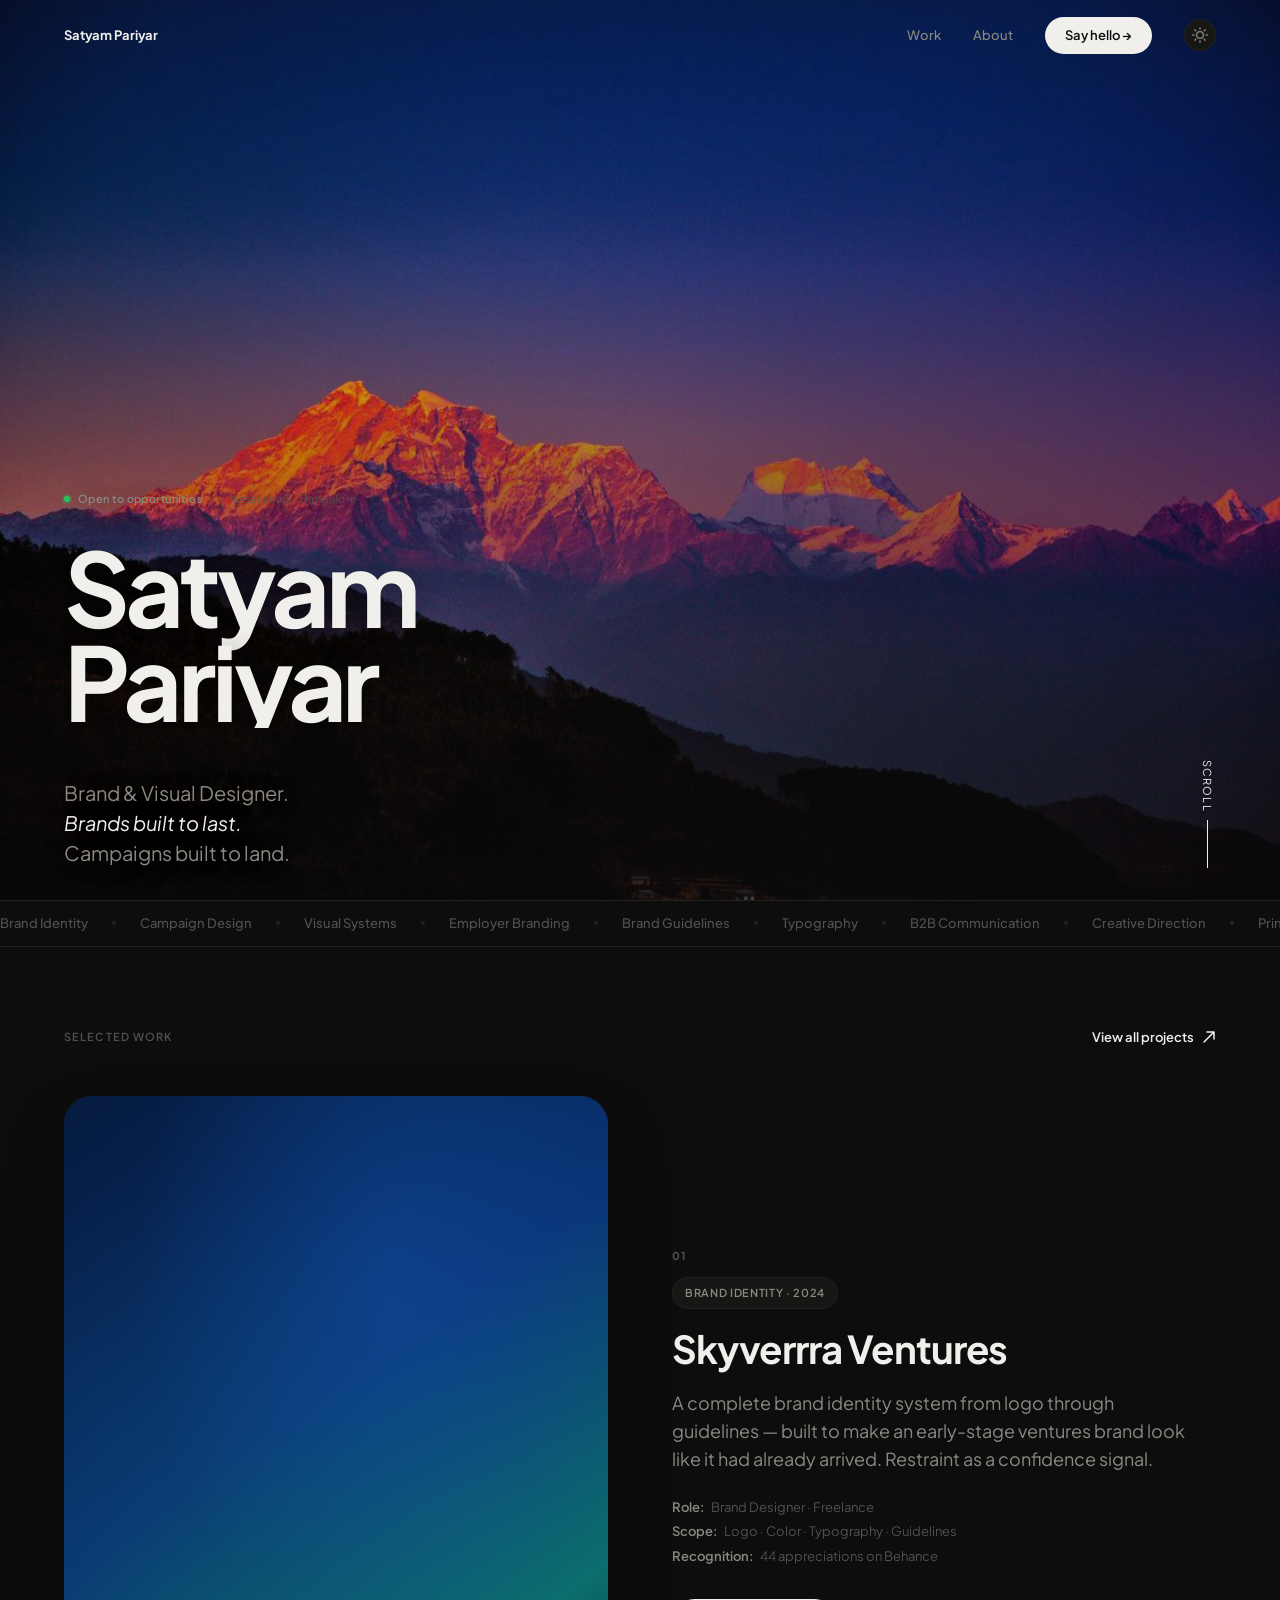
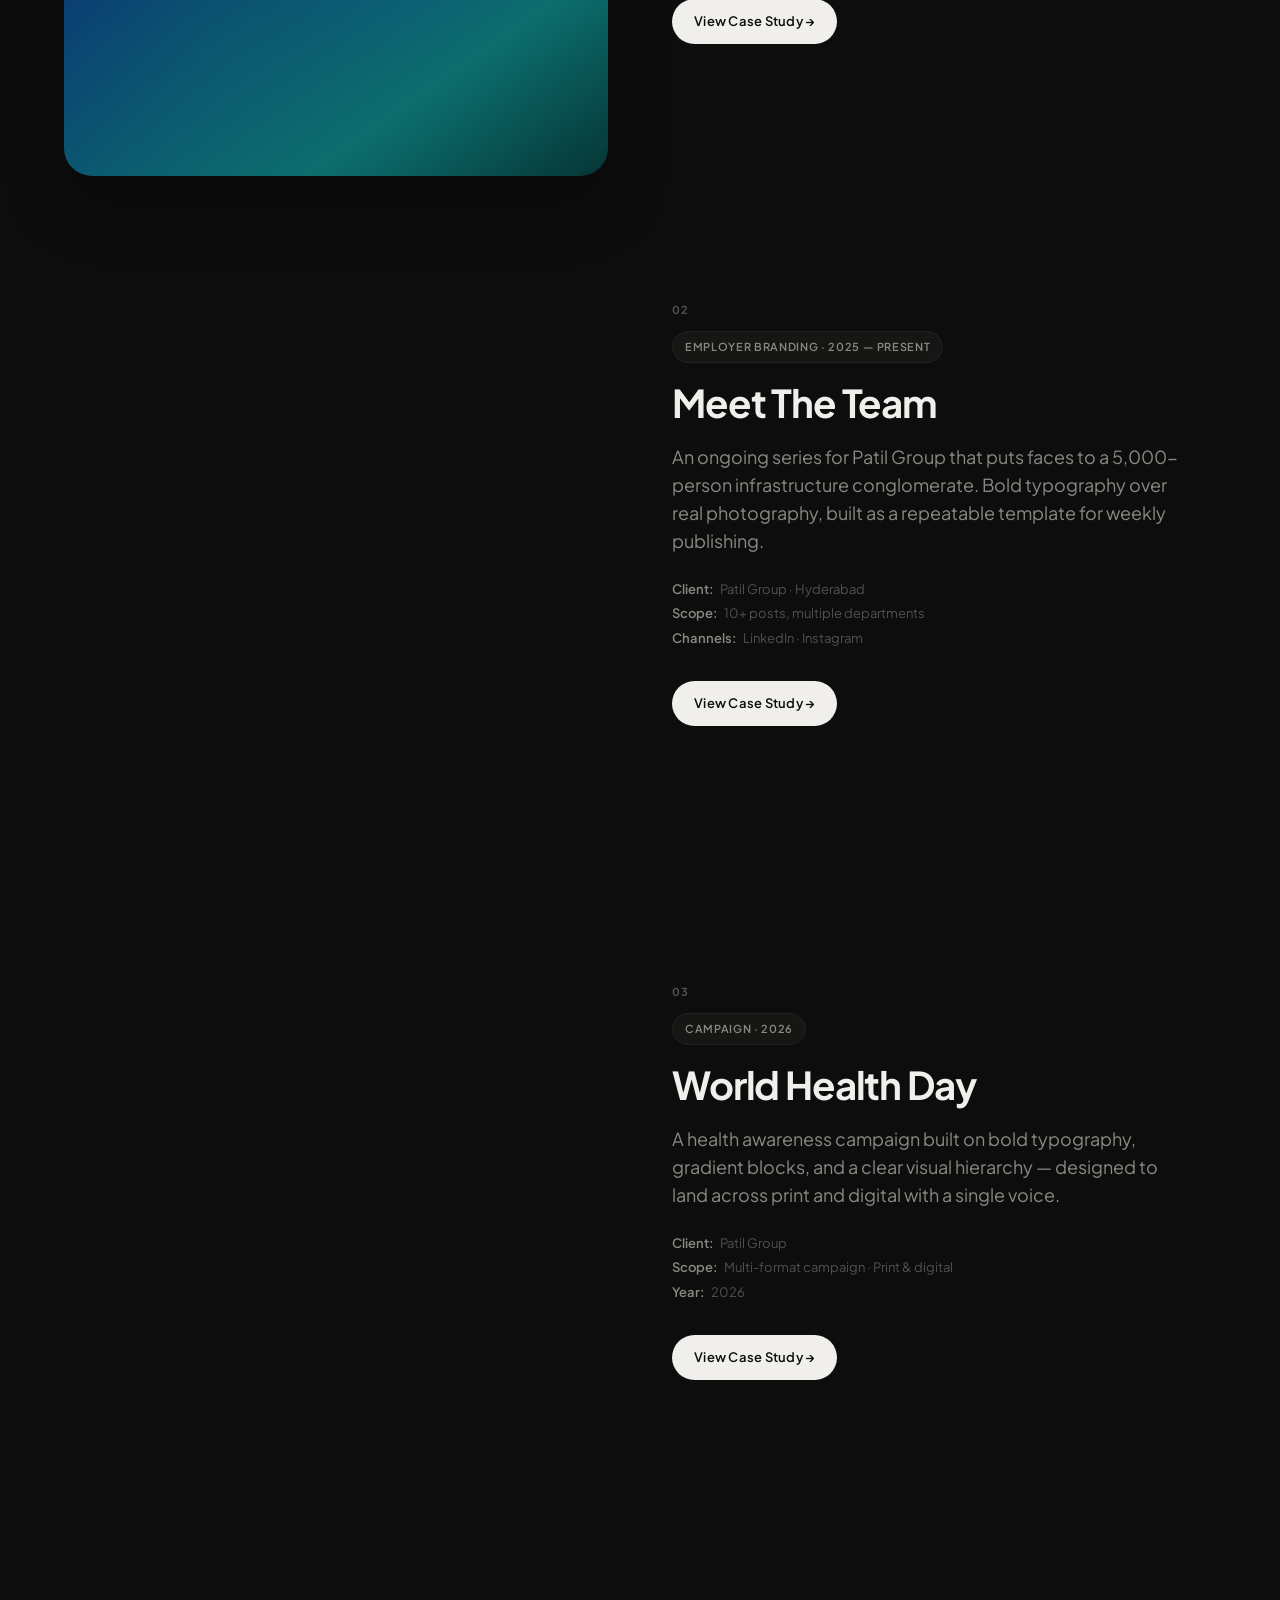
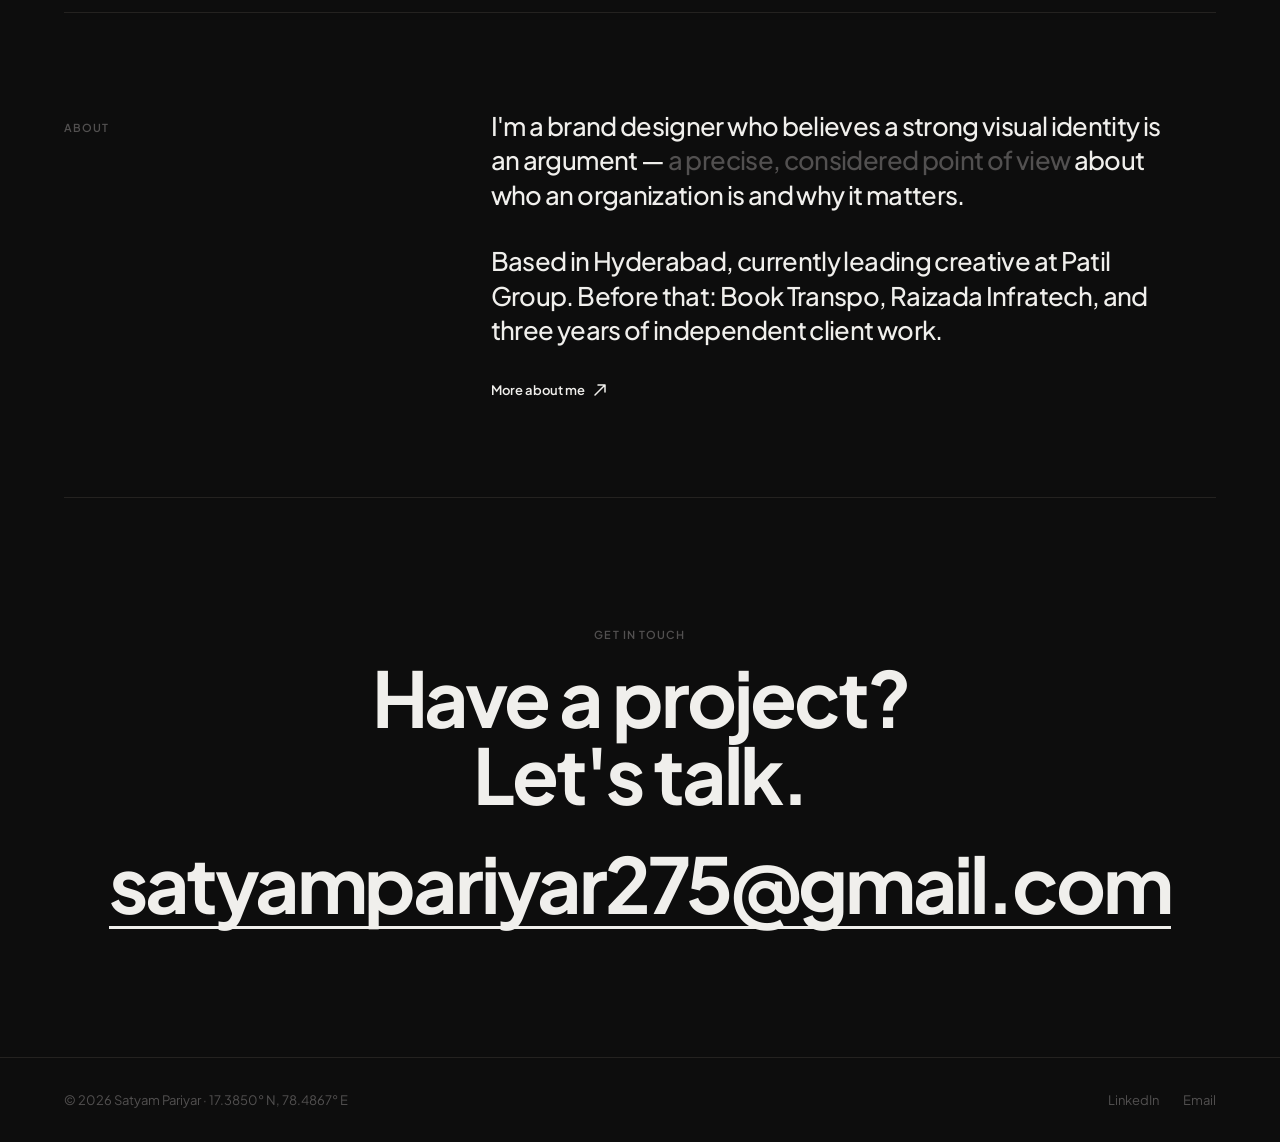
==== commit 68f71e39: "Move marquee above the project section, tighter spacing - Marquee (disciplines scroll) now sits betw" ====
--- a/index.html
+++ b/index.html
@@ -74,6 +74,35 @@
       </div>
     </div>
   </section>
+
+
+  <!-- =========================================================
+       MARQUEE — disciplines
+  ========================================================== -->
+  <div class="marquee marquee--tight" data-animate="fade">
+    <div class="marquee__track" aria-hidden="true">
+      <span class="marquee__item">Brand Identity<span class="marquee__sep"></span></span>
+      <span class="marquee__item">Campaign Design<span class="marquee__sep"></span></span>
+      <span class="marquee__item">Visual Systems<span class="marquee__sep"></span></span>
+      <span class="marquee__item">Employer Branding<span class="marquee__sep"></span></span>
+      <span class="marquee__item">Brand Guidelines<span class="marquee__sep"></span></span>
+      <span class="marquee__item">Typography<span class="marquee__sep"></span></span>
+      <span class="marquee__item">B2B Communication<span class="marquee__sep"></span></span>
+      <span class="marquee__item">Creative Direction<span class="marquee__sep"></span></span>
+      <span class="marquee__item">Print Design<span class="marquee__sep"></span></span>
+      <span class="marquee__item">Motion Graphics<span class="marquee__sep"></span></span>
+      <span class="marquee__item">Brand Identity<span class="marquee__sep"></span></span>
+      <span class="marquee__item">Campaign Design<span class="marquee__sep"></span></span>
+      <span class="marquee__item">Visual Systems<span class="marquee__sep"></span></span>
+      <span class="marquee__item">Employer Branding<span class="marquee__sep"></span></span>
+      <span class="marquee__item">Brand Guidelines<span class="marquee__sep"></span></span>
+      <span class="marquee__item">Typography<span class="marquee__sep"></span></span>
+      <span class="marquee__item">B2B Communication<span class="marquee__sep"></span></span>
+      <span class="marquee__item">Creative Direction<span class="marquee__sep"></span></span>
+      <span class="marquee__item">Print Design<span class="marquee__sep"></span></span>
+      <span class="marquee__item">Motion Graphics<span class="marquee__sep"></span></span>
+    </div>
+  </div>
 
 
   <!-- =========================================================
@@ -190,36 +219,6 @@
 
 
   <!-- =========================================================
-       MARQUEE
-  ========================================================== -->
-  <div class="marquee" data-animate="fade">
-    <div class="marquee__track" aria-hidden="true">
-      <!-- Duplicated for seamless loop -->
-      <span class="marquee__item">Brand Identity<span class="marquee__sep"></span></span>
-      <span class="marquee__item">Campaign Design<span class="marquee__sep"></span></span>
-      <span class="marquee__item">Visual Systems<span class="marquee__sep"></span></span>
-      <span class="marquee__item">Employer Branding<span class="marquee__sep"></span></span>
-      <span class="marquee__item">Brand Guidelines<span class="marquee__sep"></span></span>
-      <span class="marquee__item">Typography<span class="marquee__sep"></span></span>
-      <span class="marquee__item">B2B Communication<span class="marquee__sep"></span></span>
-      <span class="marquee__item">Creative Direction<span class="marquee__sep"></span></span>
-      <span class="marquee__item">Print Design<span class="marquee__sep"></span></span>
-      <span class="marquee__item">Motion Graphics<span class="marquee__sep"></span></span>
-      <span class="marquee__item">Brand Identity<span class="marquee__sep"></span></span>
-      <span class="marquee__item">Campaign Design<span class="marquee__sep"></span></span>
-      <span class="marquee__item">Visual Systems<span class="marquee__sep"></span></span>
-      <span class="marquee__item">Employer Branding<span class="marquee__sep"></span></span>
-      <span class="marquee__item">Brand Guidelines<span class="marquee__sep"></span></span>
-      <span class="marquee__item">Typography<span class="marquee__sep"></span></span>
-      <span class="marquee__item">B2B Communication<span class="marquee__sep"></span></span>
-      <span class="marquee__item">Creative Direction<span class="marquee__sep"></span></span>
-      <span class="marquee__item">Print Design<span class="marquee__sep"></span></span>
-      <span class="marquee__item">Motion Graphics<span class="marquee__sep"></span></span>
-    </div>
-  </div>
-
-
-  <!-- =========================================================
        ABOUT TEASER
   ========================================================== -->
   <section class="about-teaser container">
--- a/assets/css/main.css
+++ b/assets/css/main.css
@@ -361,7 +361,7 @@
   flex-direction: column;
   justify-content: flex-end;
   padding-top: var(--nav-h);
-  padding-bottom: var(--sp-20);
+  padding-bottom: var(--sp-8);
 }
 
 /* ============================================================
@@ -530,6 +530,12 @@
   border-top: 1px solid var(--border);
   border-bottom: 1px solid var(--border);
   padding-block: var(--sp-4);
+}
+
+/* Tighter variant — sits closer to the section above (used between hero and project section) */
+.marquee--tight {
+  margin-top: 0;
+  padding-block: var(--sp-3);
 }
 
 .marquee__track {
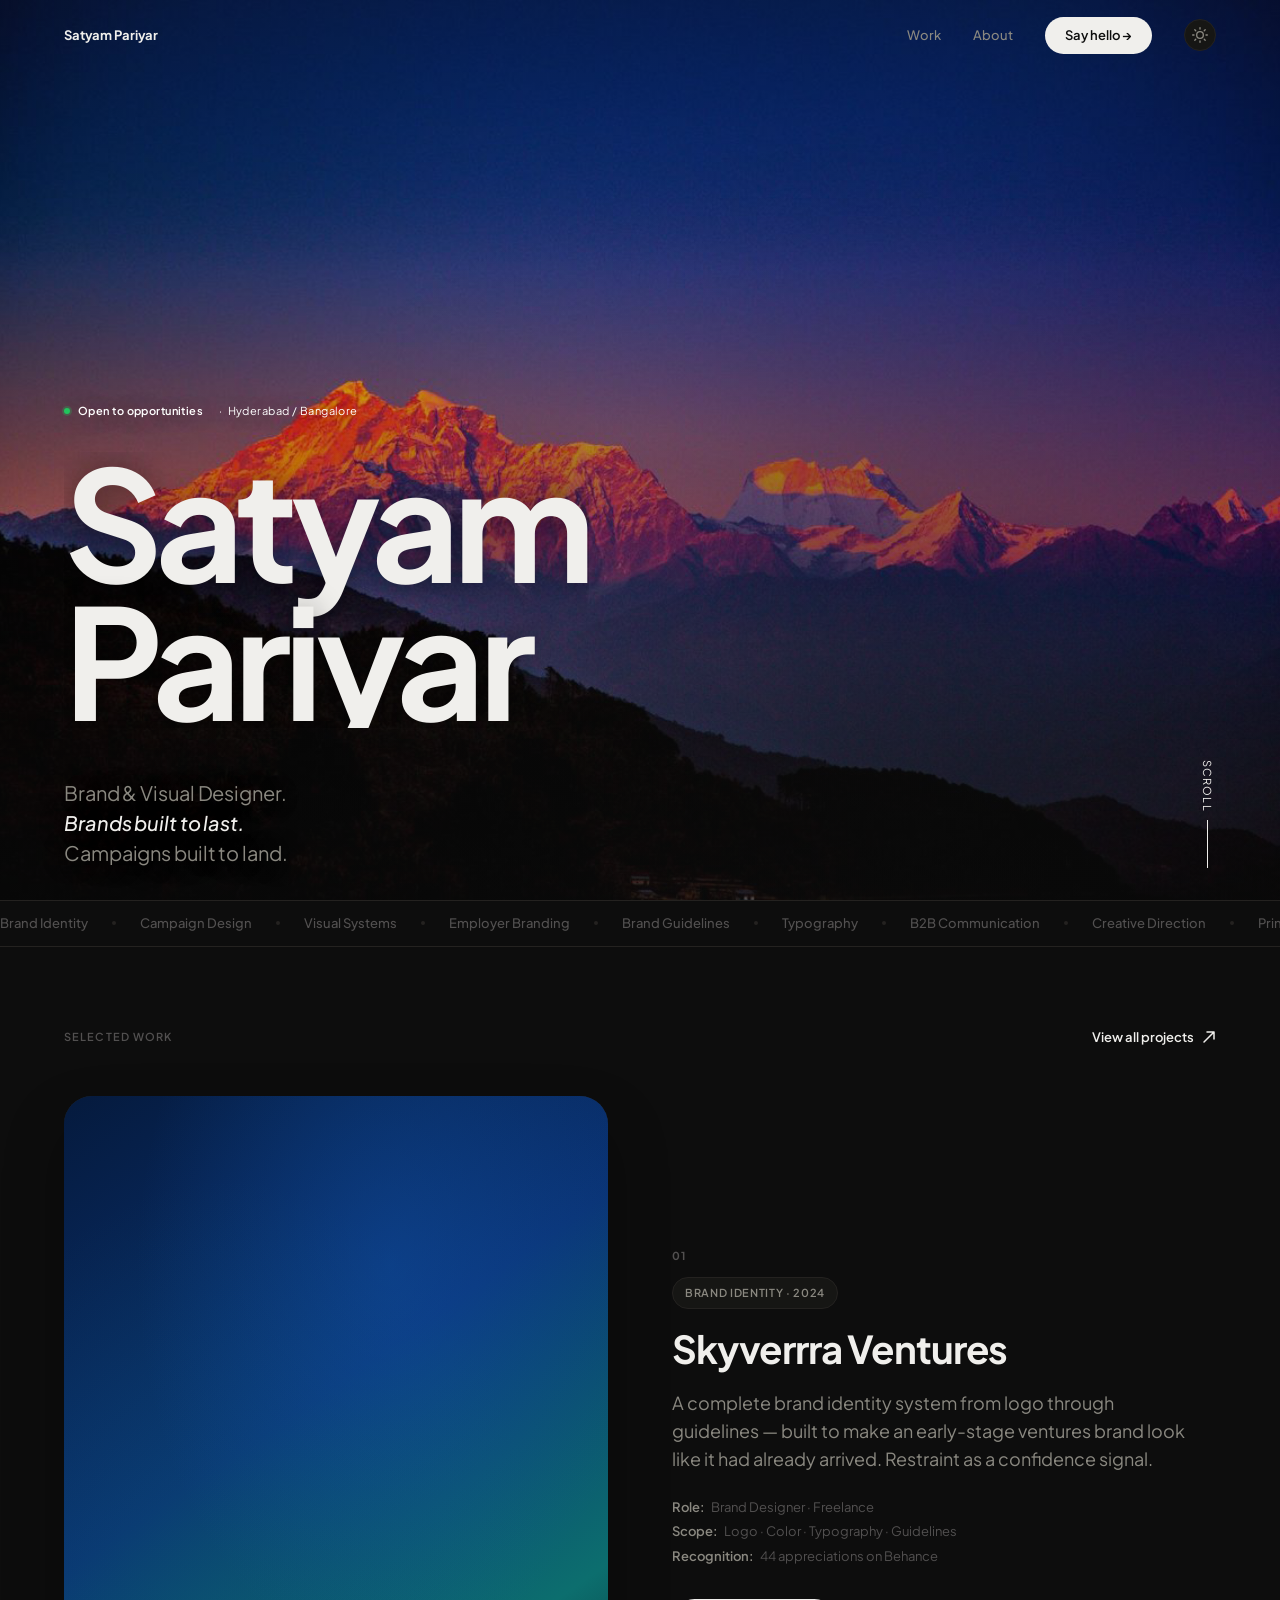
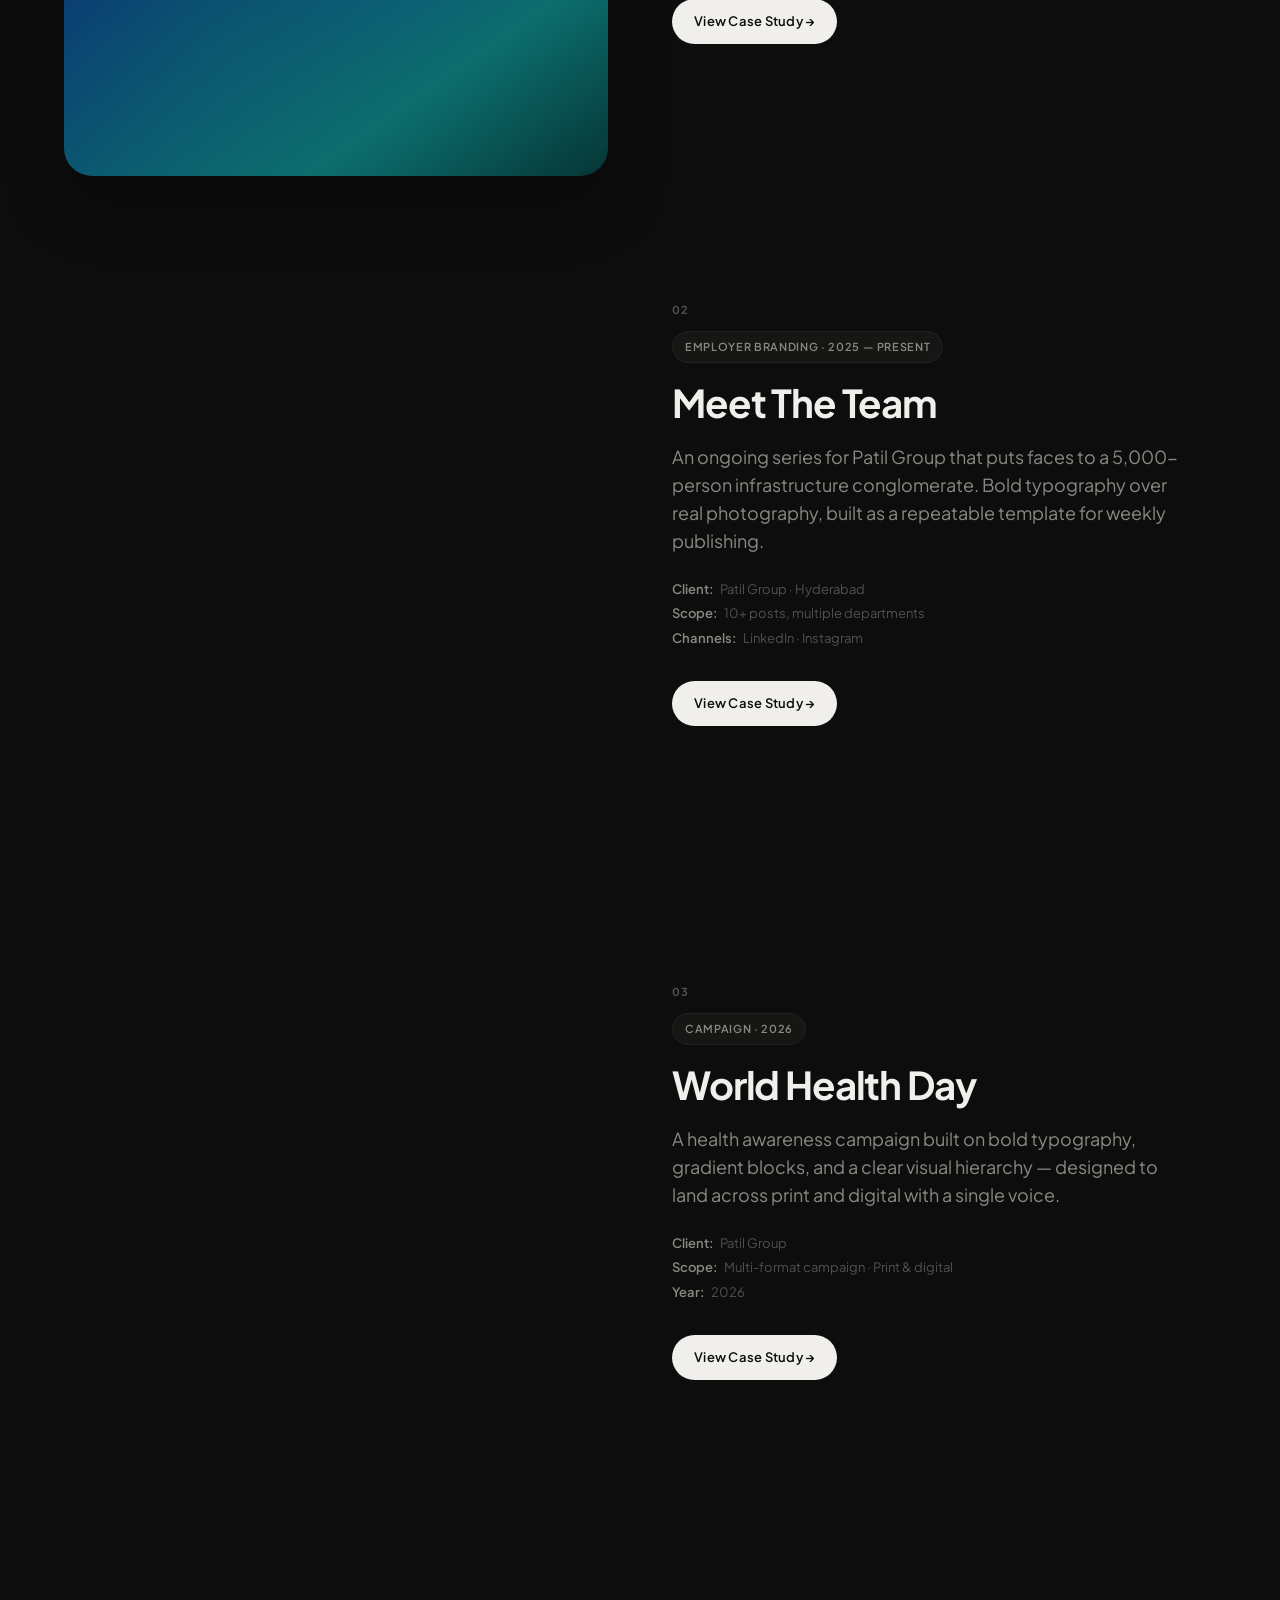
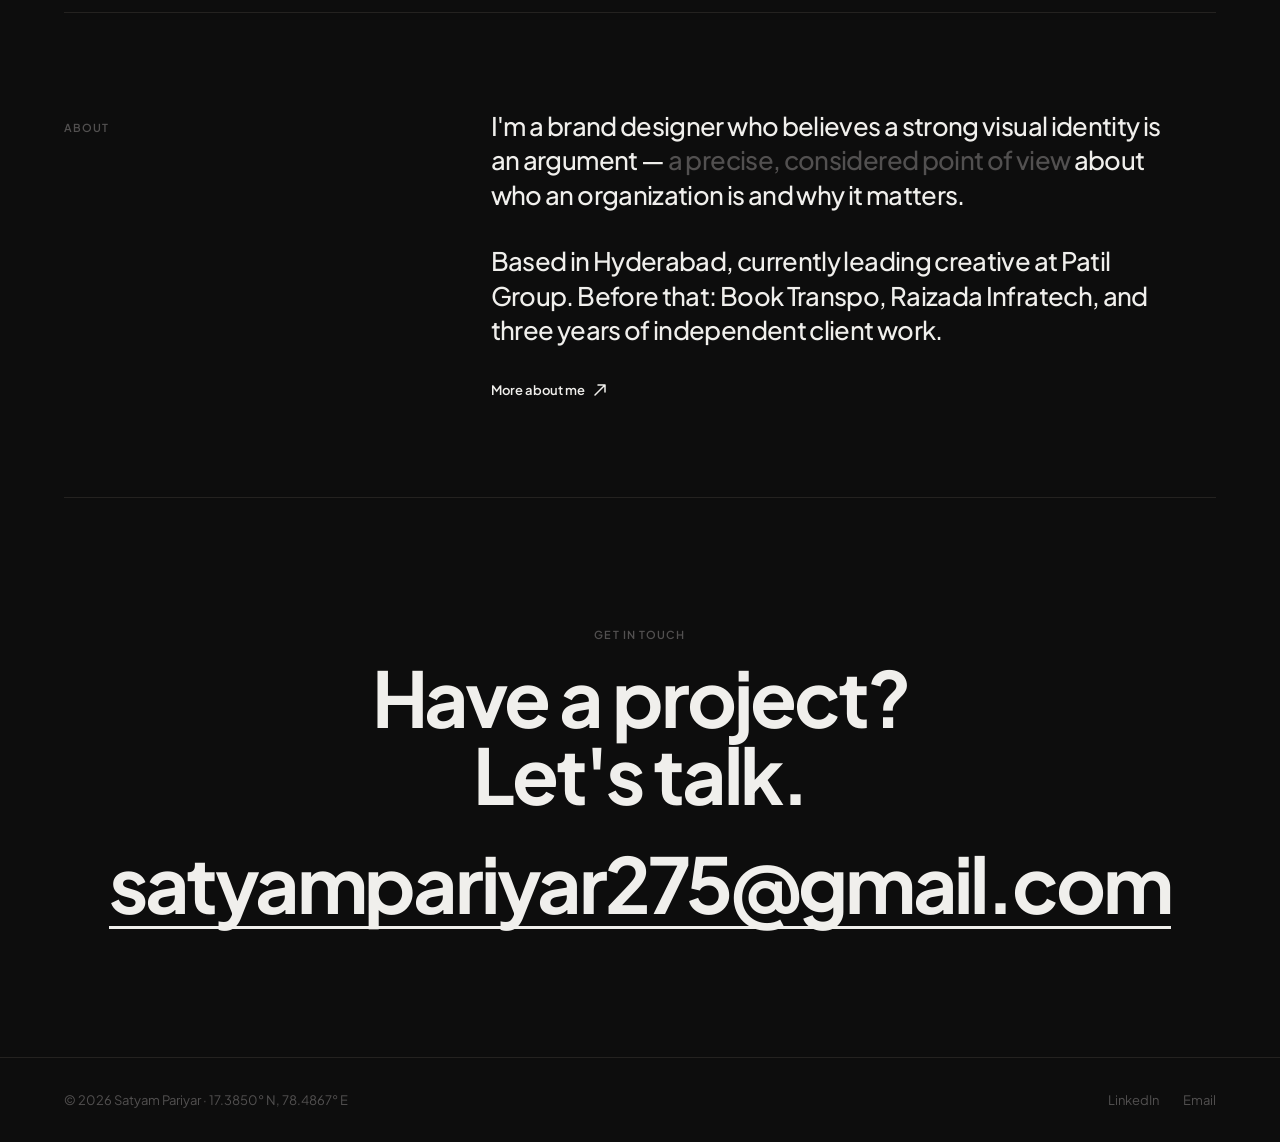
==== commit 42e2060e: "Add scroll-fill effect to hero tagline (GSAP + ScrollTrigger + SplitText) Each character of "Brand &" ====
--- a/index.html
+++ b/index.html
@@ -62,7 +62,7 @@
       </div>
 
       <div class="hero__bottom">
-        <p class="hero__tagline" data-animate data-delay="3">
+        <p class="hero__tagline tagline-fill" data-animate data-delay="3">
           Brand &amp; Visual Designer.<br>
           <em>Brands built to last.</em><br>
           Campaigns built to land.
@@ -280,6 +280,10 @@
   </footer>
 
 
+  <!-- GSAP + ScrollTrigger + SplitText for the scroll-fill tagline effect -->
+  <script src="https://cdn.jsdelivr.net/npm/gsap@3.13.0/dist/gsap.min.js"></script>
+  <script src="https://cdn.jsdelivr.net/npm/gsap@3.13.0/dist/ScrollTrigger.min.js"></script>
+  <script src="https://cdn.jsdelivr.net/npm/gsap@3.13.0/dist/SplitText.min.js"></script>
   <script src="assets/js/main.js"></script>
 </body>
 </html>
--- a/assets/css/main.css
+++ b/assets/css/main.css
@@ -80,7 +80,7 @@
 }
 
 html {
-  scroll-behavior: smooth;
+  scroll-behavior: ultra smooth;
   -webkit-text-size-adjust: 100%;
 }
 
@@ -359,9 +359,92 @@
   min-height: 100svh;
   display: flex;
   flex-direction: column;
-  justify-content: flex-end;
-  padding-top: var(--nav-h);
+  justify-content: space-between;
+  gap: var(--sp-8);
+  padding-top: calc(var(--nav-h) + var(--sp-8));
   padding-bottom: var(--sp-8);
+}
+
+/* Hero (bg variant) — left-aligned, large title, white meta */
+.hero--bg .hero__content {
+  align-items: flex-start;
+  text-align: left;
+}
+
+.hero--bg .hero__meta,
+.hero--bg .hero__meta .hero__location,
+.hero--bg .hero__meta .hero__status {
+  color: #FFFFFF;
+}
+
+.hero--bg .t-hero {
+  font-size: clamp(4.5rem, 12vw, 11rem);
+  line-height: 0.9;
+  letter-spacing: -0.045em;
+}
+
+.hero--bg .hero__bottom {
+  width: 100%;
+  display: flex;
+  justify-content: space-between;
+  align-items: flex-end;
+}
+
+/* ============================================================
+   TAGLINE SCROLL-FILL — muted text fills in as user scrolls
+   ============================================================ */
+
+/* Register --fill so the custom property interpolates smoothly. */
+@property --fill {
+  syntax: '<number>';
+  inherits: false;
+  initial-value: 0;
+}
+
+.tagline-fill {
+  font-size: clamp(1.25rem, 2.2vw, 1.75rem);
+  font-weight: 500;
+  line-height: 1.45;
+  letter-spacing: -0.005em;
+  max-width: 520px;
+}
+
+.tagline-fill em {
+  font-style: italic;
+  font-weight: 500;
+}
+
+/* Each split character: linear-gradient clipped to the glyph,
+   sized 100% × 100%, with a hard color stop at calc(var(--fill) * 100%). */
+.tagline-fill .split-char,
+.tagline-fill .char {
+  display: inline-block;
+  --fill: 0;
+  background-image: linear-gradient(
+    to top,
+    #FFFFFF 0%,
+    #FFFFFF calc(var(--fill) * 100%),
+    rgba(255, 255, 255, 0.22) calc(var(--fill) * 100%),
+    rgba(255, 255, 255, 0.22) 100%
+  );
+  -webkit-background-clip: text;
+  background-clip: text;
+  -webkit-text-fill-color: transparent;
+  color: transparent;
+  /* Fallback for browsers that don't support background-clip: text */
+  @supports not (background-clip: text) {
+    color: rgba(255, 255, 255, 0.55);
+  }
+}
+
+/* Reduced motion: skip the effect, just show full white */
+@media (prefers-reduced-motion: reduce) {
+  .tagline-fill .split-char,
+  .tagline-fill .char {
+    color: #FFFFFF;
+    -webkit-text-fill-color: #FFFFFF;
+    background: none;
+  }
 }
 
 /* ============================================================
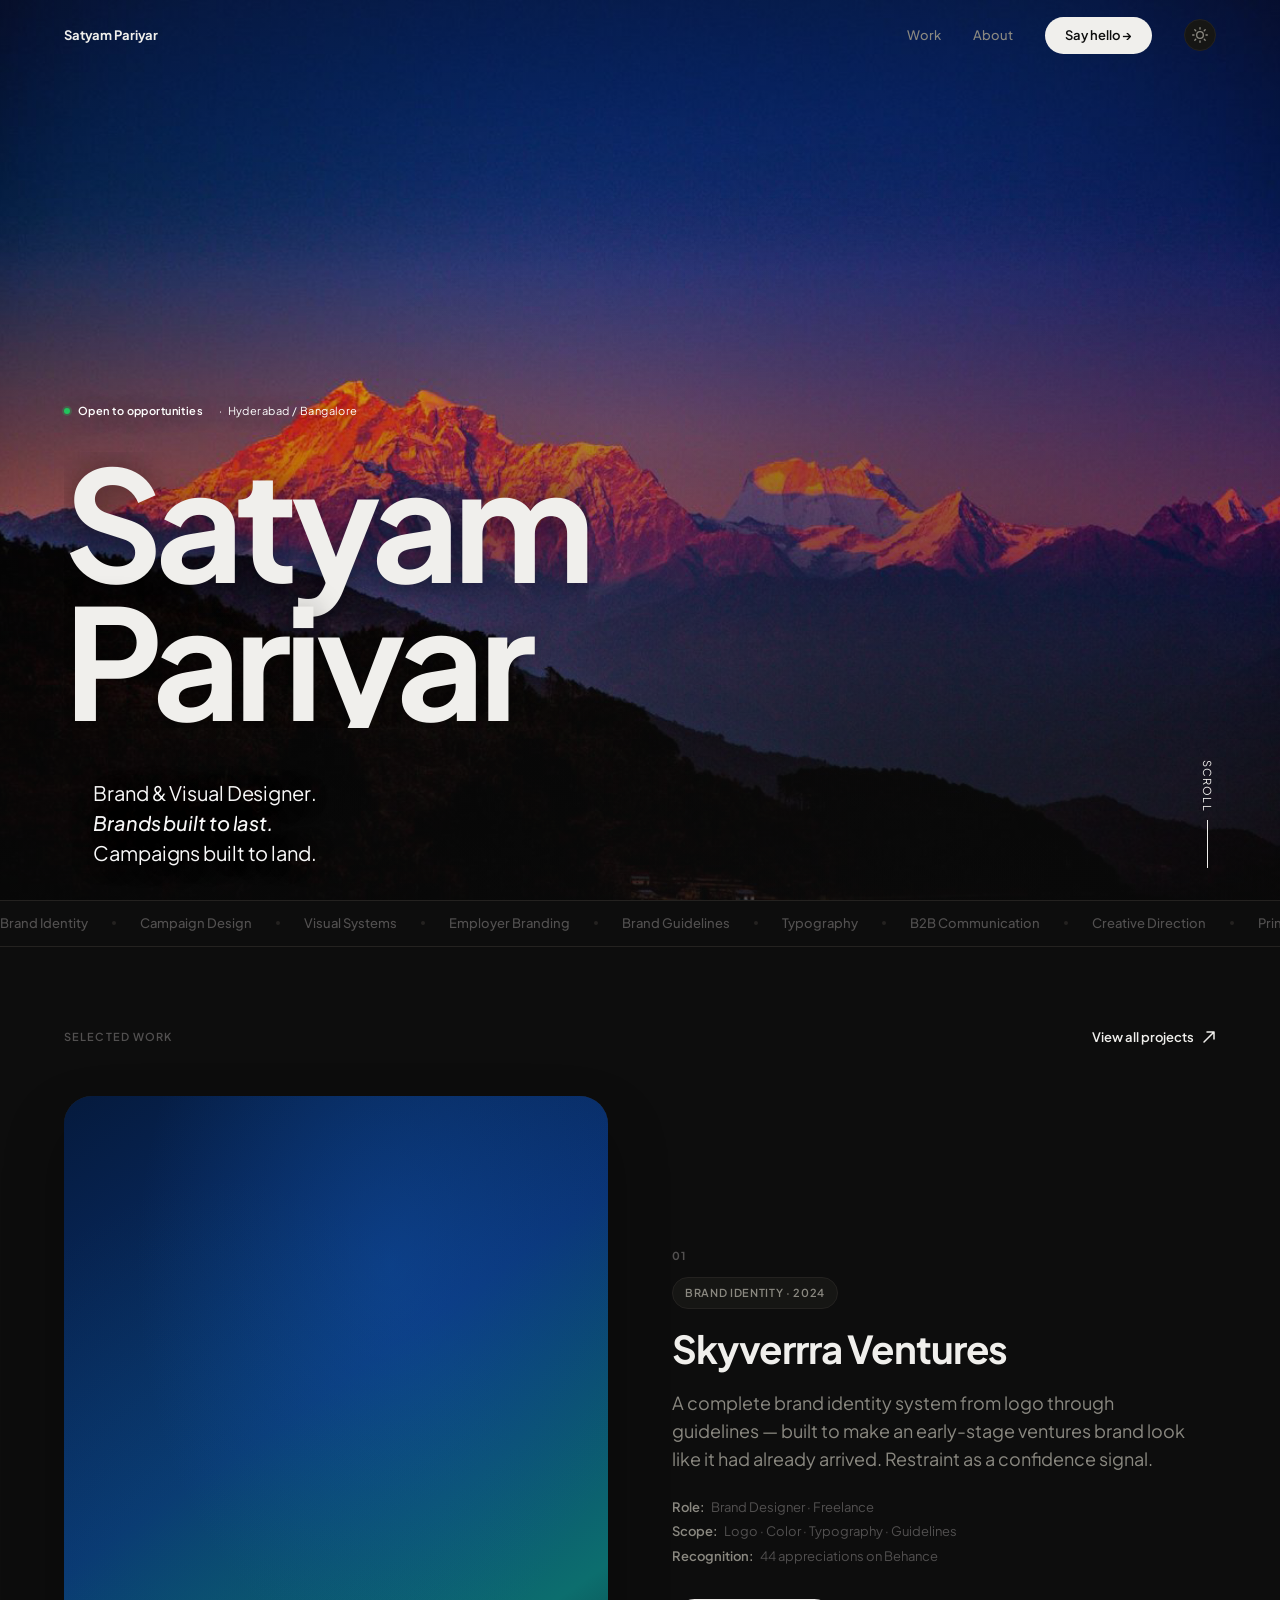
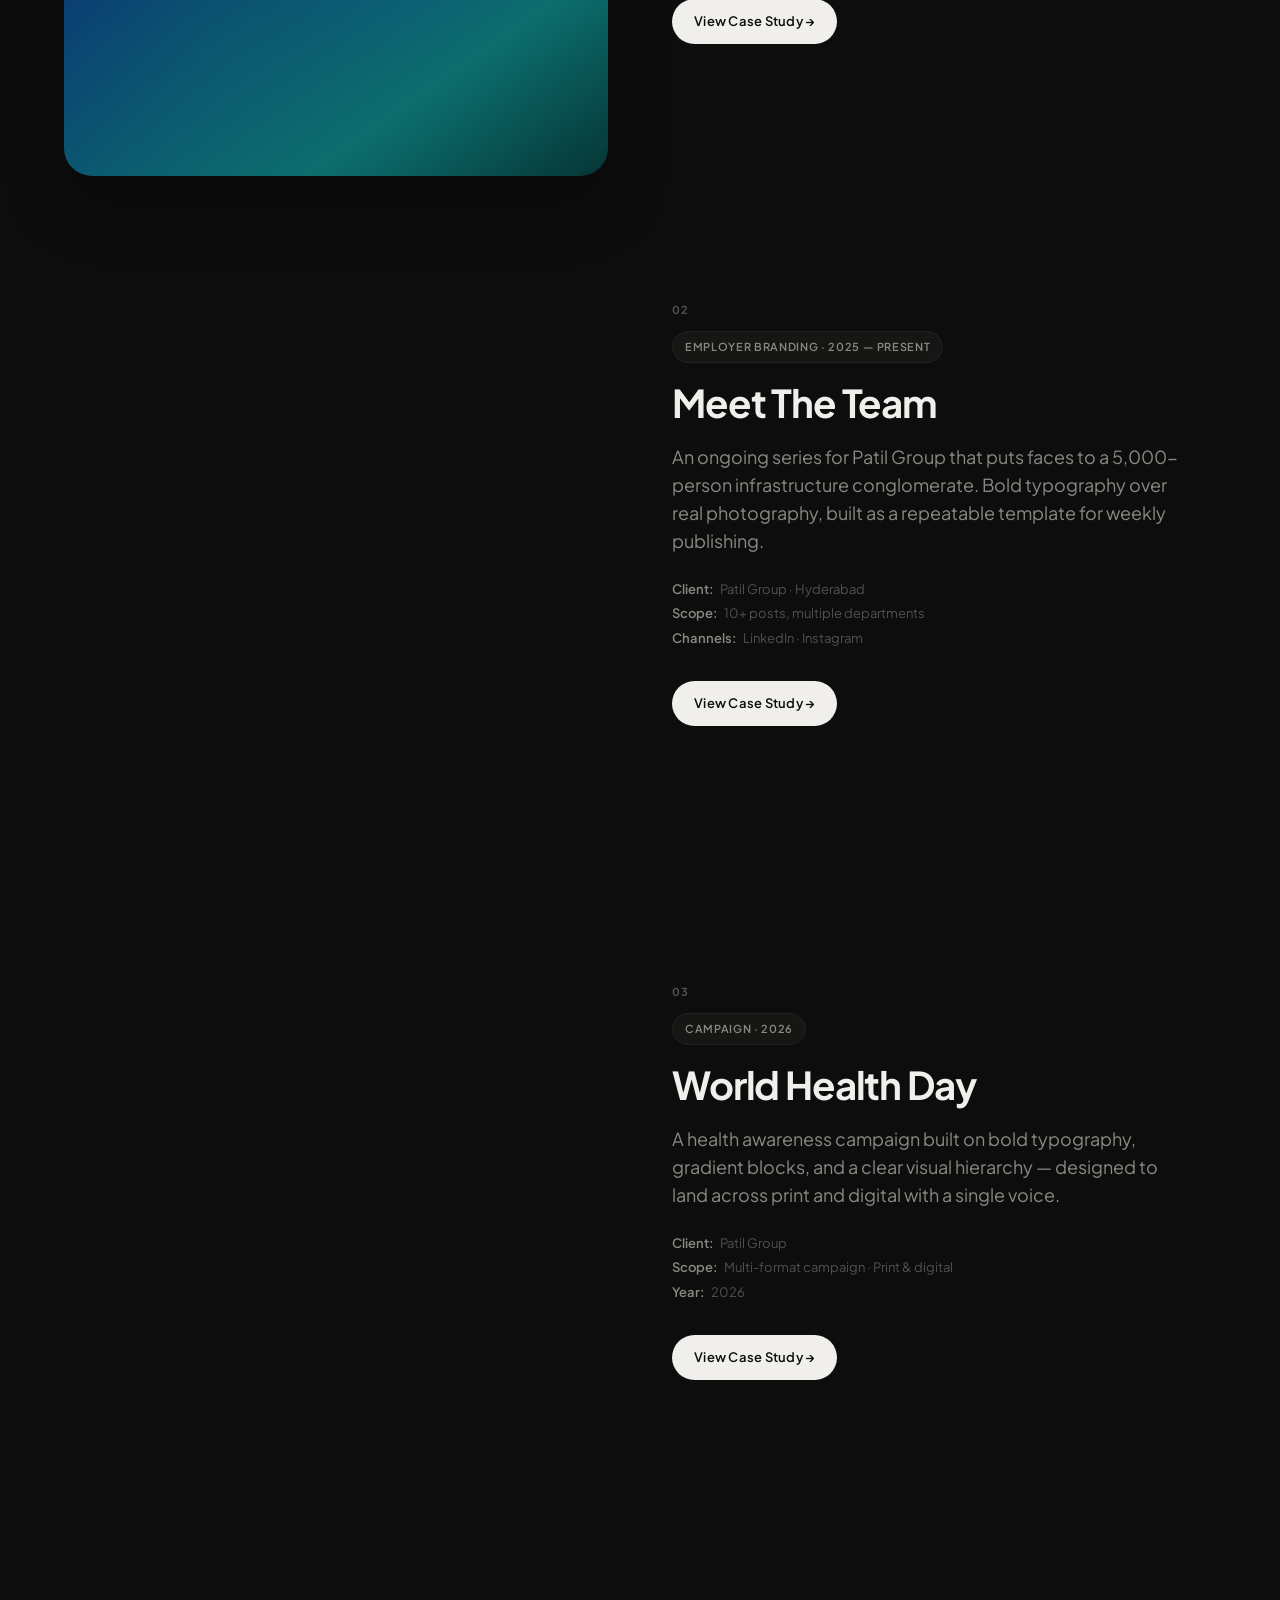
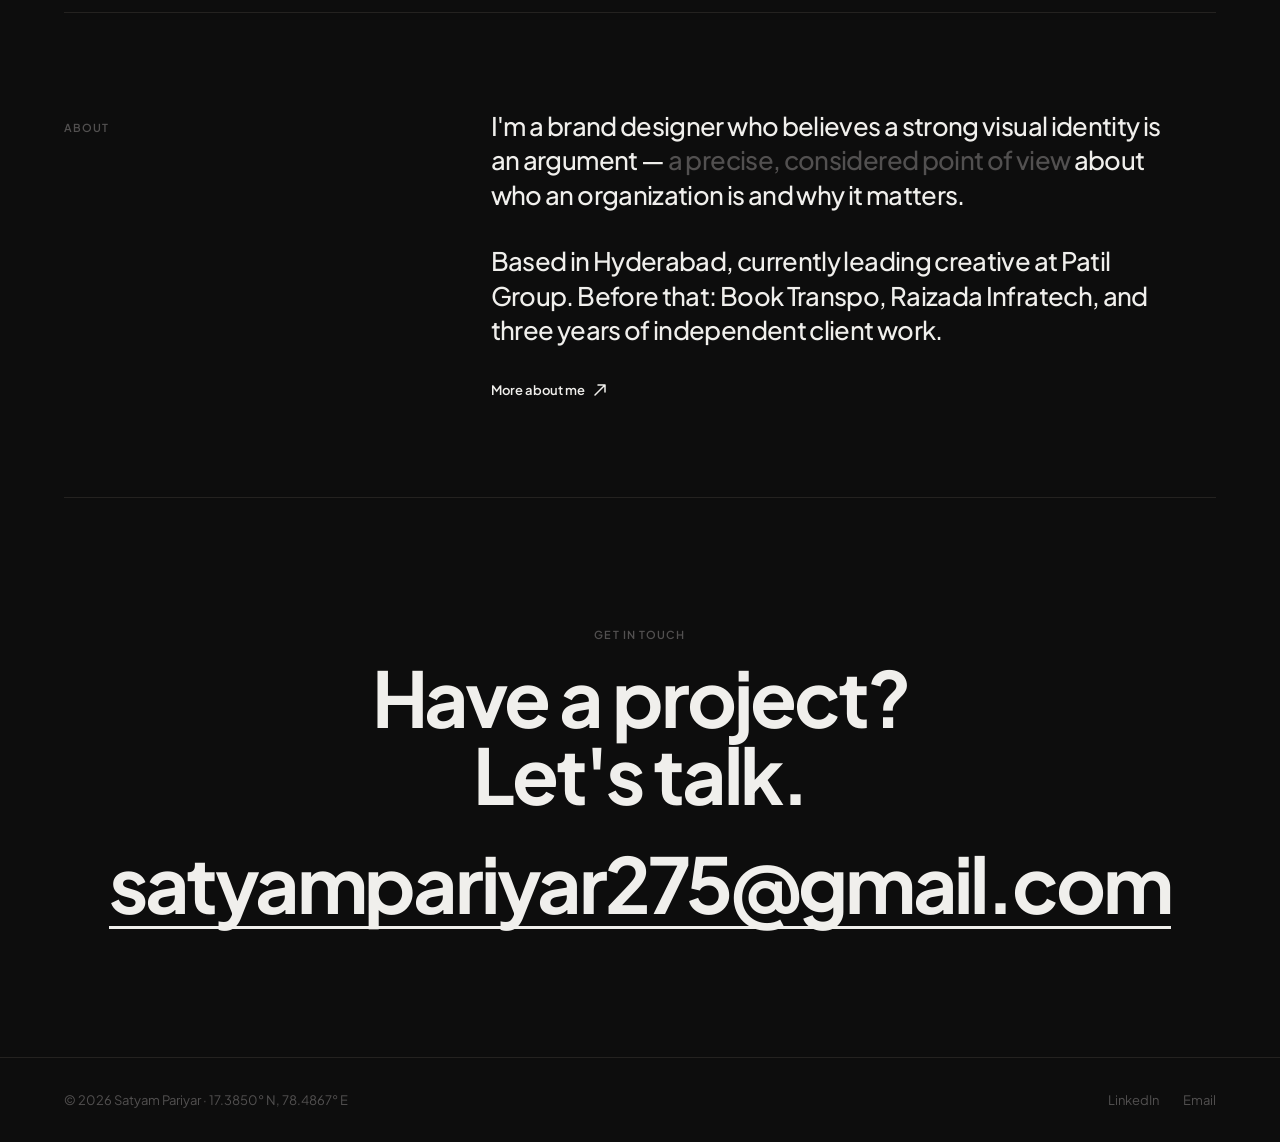
==== commit 3217f4f7: "Use looping 4K video as hero background - Add assets/video/hero.mp4 (91 MB, 3840x2160, 60fps) - Repl" ====
--- a/index.html
+++ b/index.html
@@ -44,7 +44,16 @@
   ========================================================== -->
   <section class="hero hero--bg" id="hero">
     <div class="hero__bg" aria-hidden="true">
-      <img src="assets/img/layer3.png" alt="">
+      <video
+        class="hero__video"
+        autoplay
+        muted
+        loop
+        playsinline
+        preload="auto"
+        poster="assets/img/layer3.png">
+        <source src="assets/video/hero.mp4" type="video/mp4">
+      </video>
     </div>
     <div class="hero__overlay" aria-hidden="true"></div>
 
--- a/assets/css/main.css
+++ b/assets/css/main.css
@@ -392,21 +392,16 @@
 
 /* ============================================================
    TAGLINE SCROLL-FILL — muted text fills in as user scrolls
-   ============================================================ */
-
-/* Register --fill so the custom property interpolates smoothly. */
-@property --fill {
-  syntax: '<number>';
-  inherits: false;
-  initial-value: 0;
-}
+   Uses an oversized linear-gradient that's slid up to reveal the
+   bright half of the gradient (the "clever sizing" trick).
+   ============================================================ */
 
 .tagline-fill {
   font-size: clamp(1.25rem, 2.2vw, 1.75rem);
   font-weight: 500;
   line-height: 1.45;
   letter-spacing: -0.005em;
-  max-width: 520px;
+  max-width: 560px;
 }
 
 .tagline-fill em {
@@ -414,33 +409,30 @@
   font-weight: 500;
 }
 
-/* Each split character: linear-gradient clipped to the glyph,
-   sized 100% × 100%, with a hard color stop at calc(var(--fill) * 100%). */
-.tagline-fill .split-char,
-.tagline-fill .char {
+/* Per-character span, painted by JS-split */
+.tagline-fill .split-char {
   display: inline-block;
-  --fill: 0;
+  /* Two solid color stops with the boundary in the middle of a 100%×200% gradient. */
   background-image: linear-gradient(
     to top,
     #FFFFFF 0%,
-    #FFFFFF calc(var(--fill) * 100%),
-    rgba(255, 255, 255, 0.22) calc(var(--fill) * 100%),
+    #FFFFFF 50%,
+    rgba(255, 255, 255, 0.22) 50%,
     rgba(255, 255, 255, 0.22) 100%
   );
+  background-size: 100% 200%;
+  background-position: 0% 0%;            /* start: showing the muted half */
   -webkit-background-clip: text;
   background-clip: text;
   -webkit-text-fill-color: transparent;
-  color: transparent;
-  /* Fallback for browsers that don't support background-clip: text */
-  @supports not (background-clip: text) {
-    color: rgba(255, 255, 255, 0.55);
-  }
-}
-
-/* Reduced motion: skip the effect, just show full white */
+  color: rgba(255, 255, 255, 0.22);      /* fallback if bg-clip text unsupported */
+  white-space: pre;                      /* preserve spaces */
+  will-change: background-position;
+}
+
+/* Reduced motion: just show full white, no split effect needed */
 @media (prefers-reduced-motion: reduce) {
-  .tagline-fill .split-char,
-  .tagline-fill .char {
+  .tagline-fill .split-char {
     color: #FFFFFF;
     -webkit-text-fill-color: #FFFFFF;
     background: none;
@@ -464,7 +456,8 @@
   z-index: 0;
 }
 
-.hero__bg img {
+.hero__bg img,
+.hero__bg .hero__video {
   width: 100%;
   height: 100%;
   object-fit: cover;
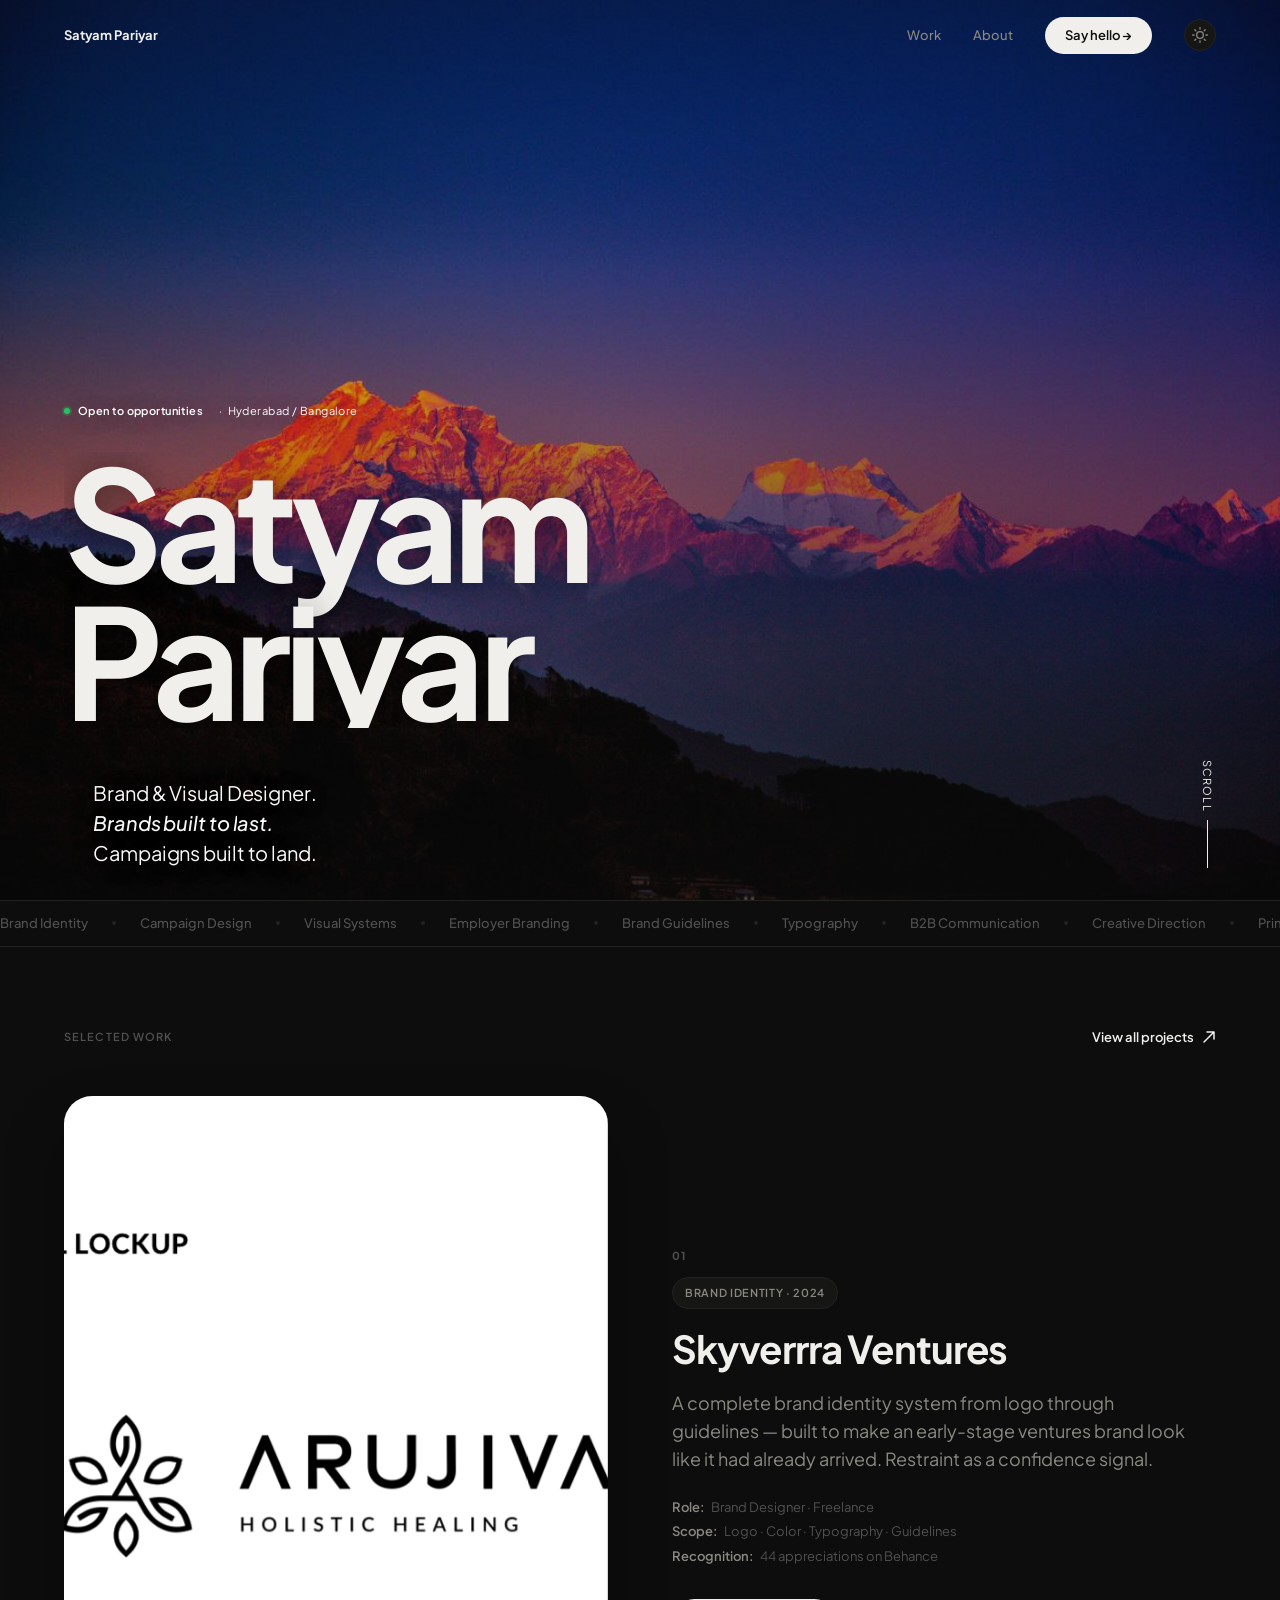
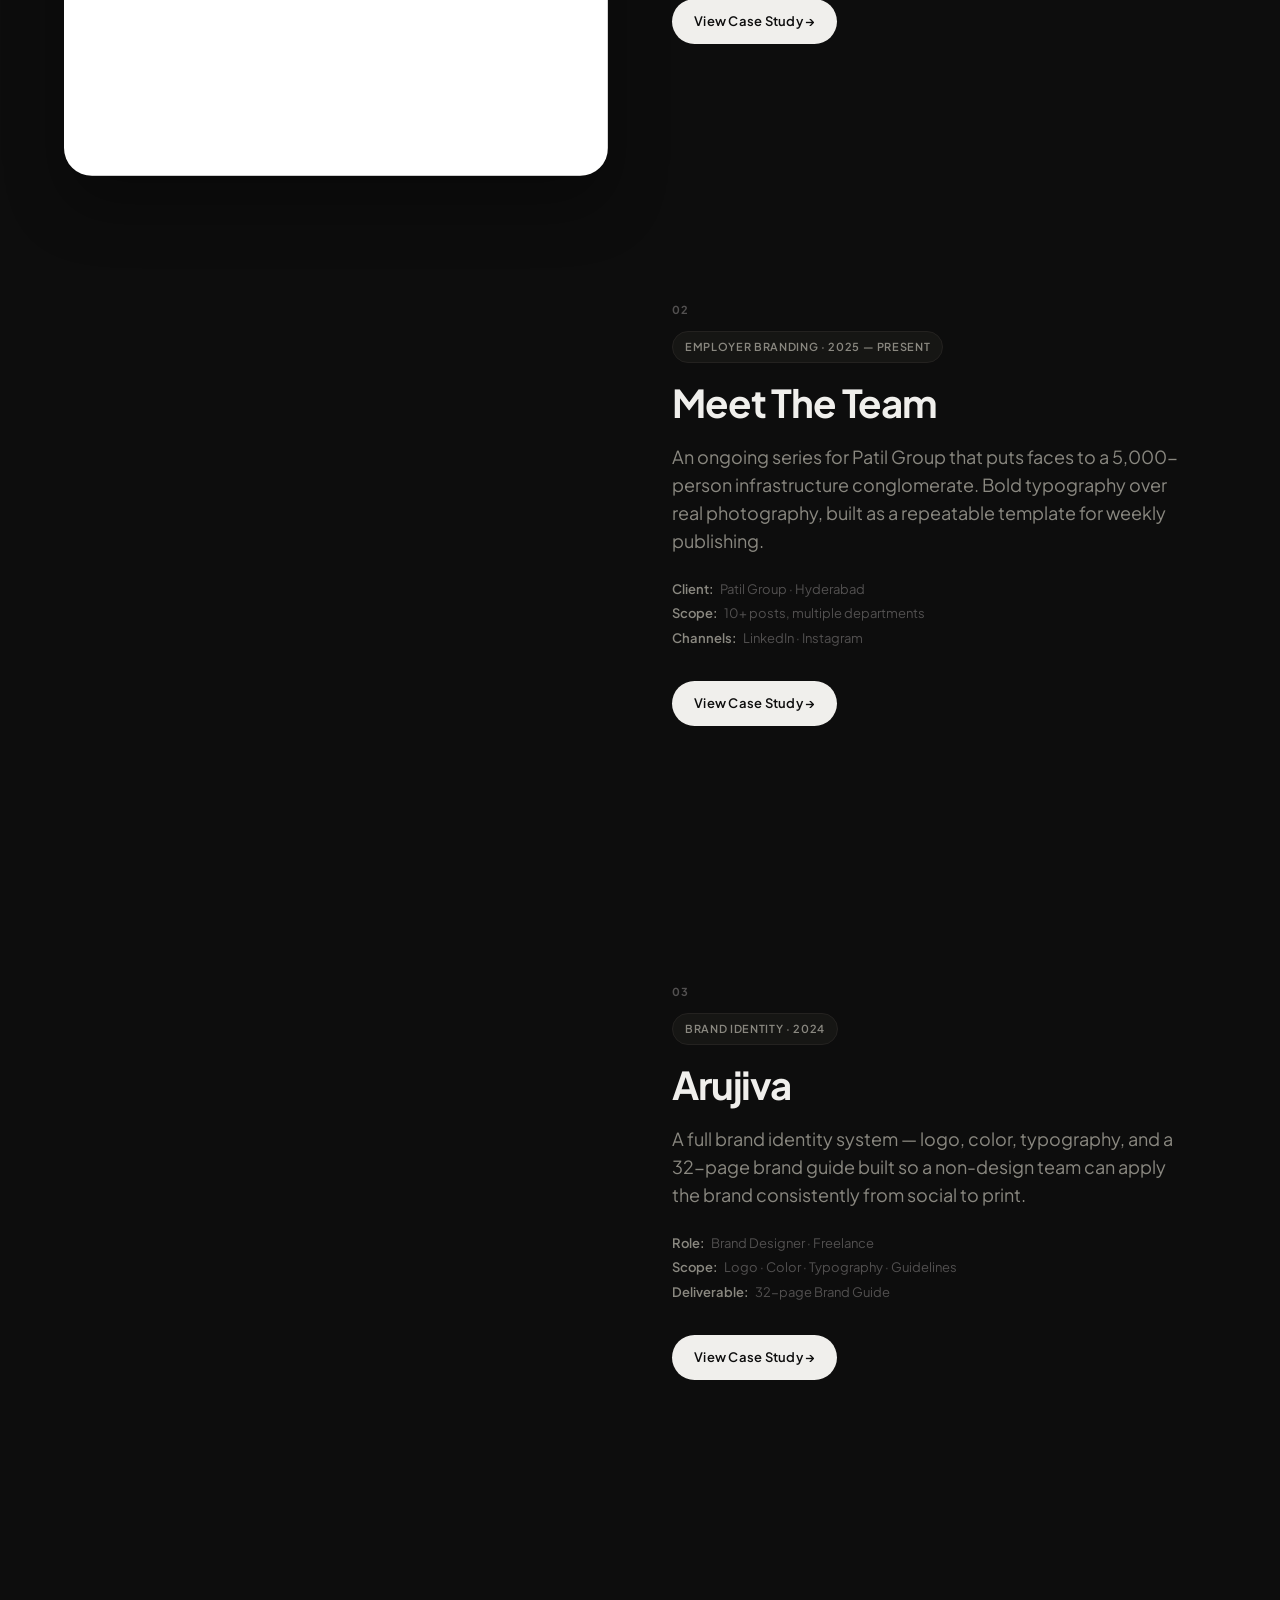
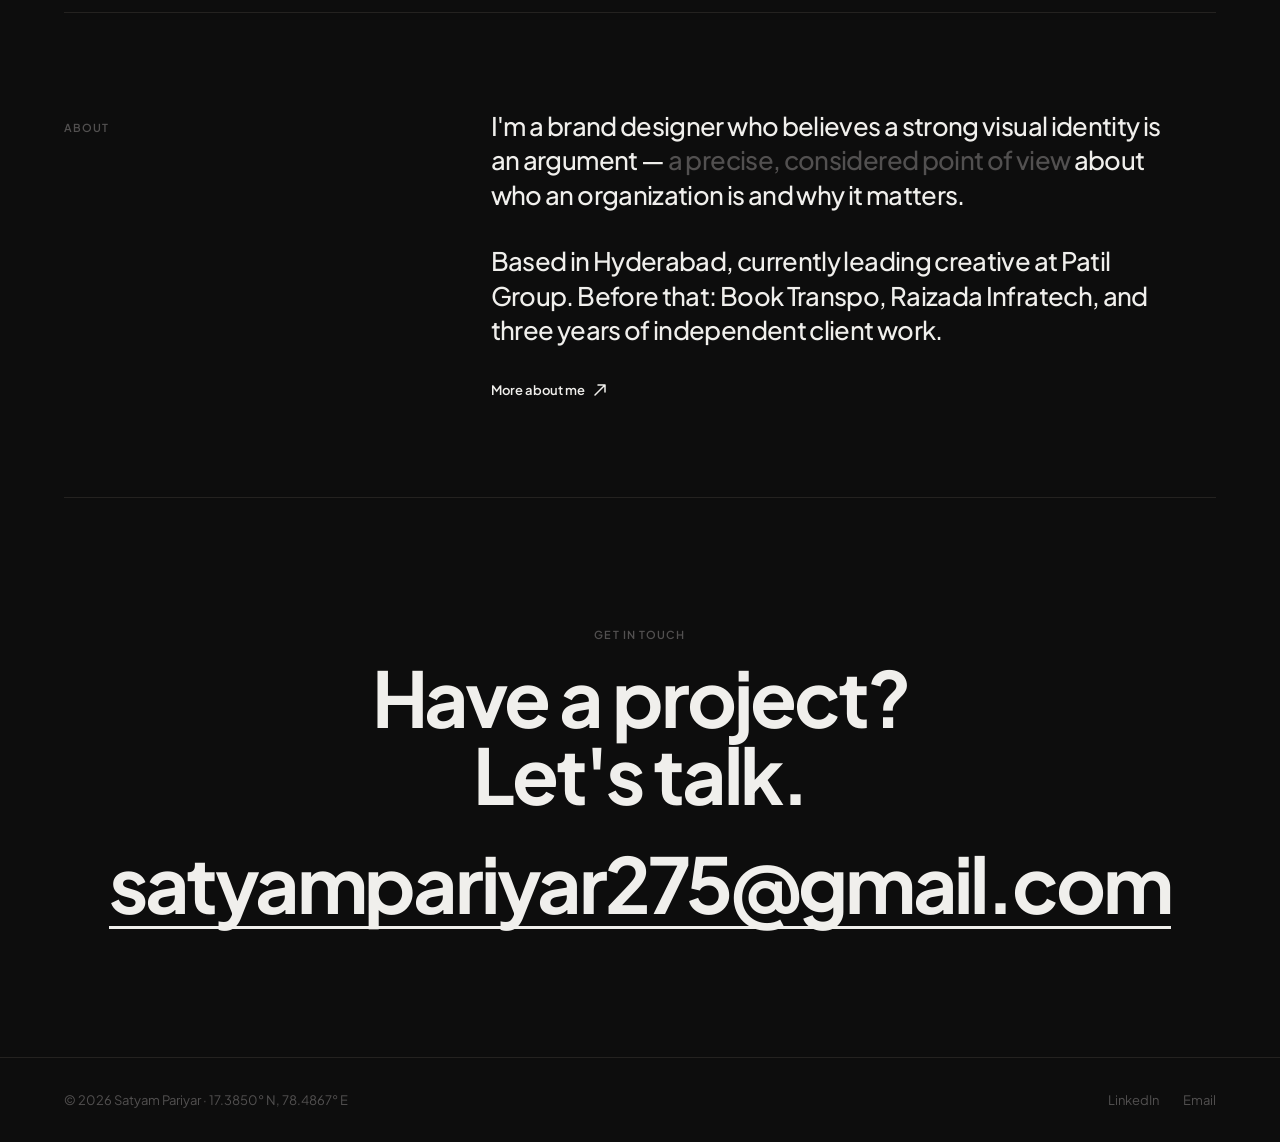
==== commit de001959: "Replace World Health Day with Arujiva; use brand logos as thumbnails - Remove World Health Day from " ====
--- a/index.html
+++ b/index.html
@@ -135,7 +135,7 @@
         <div class="sticky-feature__media-frame">
 
           <div class="sticky-feature__media-item is-active" data-feature="0">
-            <img src="assets/img/skyverrra%20moodboard.jpg" alt="Skyverrra moodboard" class="sticky-feature__img">
+            <img src="assets/img/skyverrra-logo.jpg" alt="Skyverrra Ventures logo" class="sticky-feature__img">
           </div>
 
           <div class="sticky-feature__media-item" data-feature="1">
@@ -164,7 +164,7 @@
           </div>
 
           <div class="sticky-feature__media-item" data-feature="2">
-            <div class="sticky-feature__media-fill sticky-feature__media-fill--healthday"></div>
+            <img src="assets/img/arujiva-12.png" alt="Arujiva logo" class="sticky-feature__img">
           </div>
 
         </div>
@@ -205,17 +205,17 @@
 
         <article class="sticky-feature__item js-sticky-feature__item" data-feature="2">
           <span class="sticky-feature__num">03</span>
-          <p class="sticky-feature__pill">Campaign · 2026</p>
-          <h3 class="sticky-feature__title">World Health Day</h3>
+          <p class="sticky-feature__pill">Brand Identity · 2024</p>
+          <h3 class="sticky-feature__title">Arujiva</h3>
           <p class="sticky-feature__desc">
-            A health awareness campaign built on bold typography, gradient blocks, and a clear visual hierarchy — designed to land across print and digital with a single voice.
+            A full brand identity system — logo, color, typography, and a 32-page brand guide built so a non-design team can apply the brand consistently from social to print.
           </p>
           <ul class="sticky-feature__meta">
-            <li><b>Client:</b> Patil Group</li>
-            <li><b>Scope:</b> Multi-format campaign · Print &amp; digital</li>
-            <li><b>Year:</b> 2026</li>
+            <li><b>Role:</b> Brand Designer · Freelance</li>
+            <li><b>Scope:</b> Logo · Color · Typography · Guidelines</li>
+            <li><b>Deliverable:</b> 32-page Brand Guide</li>
           </ul>
-          <a href="work.html" class="sticky-feature__cta">View Case Study →</a>
+          <a href="case-studies/arujiva.html" class="sticky-feature__cta">View Case Study →</a>
         </article>
 
       </div>
--- a/assets/css/main.css
+++ b/assets/css/main.css
@@ -767,6 +767,13 @@
   display: block;
 }
 
+/* Contained variant — for logo thumbnails that shouldn't be cropped */
+.sticky-feature__img--contain {
+  object-fit: contain;
+  background: #05061a;
+  padding: 8%;
+}
+
 .sticky-feature__media-item .img-scroll-strip {
   height: 100%;
 }
@@ -1118,15 +1125,15 @@
 .card__img--helio       { background: linear-gradient(135deg, #221508 0%, #7a4a10 55%, #3d2508 100%); }
 
 /* Real project gradients */
-.card__img--arujiva     { background: linear-gradient(145deg, #062428 0%, #0a4a52 45%, #0d6570 75%, #0a3d42 100%); }
+.card__img--arujiva     { background-image: url('../img/arujiva-12.png'); background-size: contain; background-position: center; background-repeat: no-repeat; background-color: #ffffff; }
 .card__img--skyverrra   {
-  background-image: url('../img/skyverrra%20moodboard.jpg');
+  background-image: url('../img/skyverrra-logo.jpg');
   background-size: cover;
   background-position: center;
 }
 .card__img--himalayan   { background: linear-gradient(145deg, #071a08 0%, #0e3a10 45%, #1a5c1e 70%, #0a2e0b 100%); }
 .card__img--meettheteam { background: #0d0305; overflow: hidden; }
-.card__img--healthday   { background: linear-gradient(145deg, #051a3d 0%, #0a3374 45%, #0c6e6e 80%, #063535 100%); }
+.card__img--healthday   { background-image: url('../img/whd-01.png'); background-size: cover; background-position: center; background-color: #051a3d; }
 .card__img--precast     { background: linear-gradient(145deg, #111210 0%, #252723 45%, #1e201c 70%, #0e0f0d 100%); }
 .card__img--digital     { background: linear-gradient(145deg, #1f1200 0%, #4a2d00 40%, #6b4200 70%, #2e1900 100%); }
 
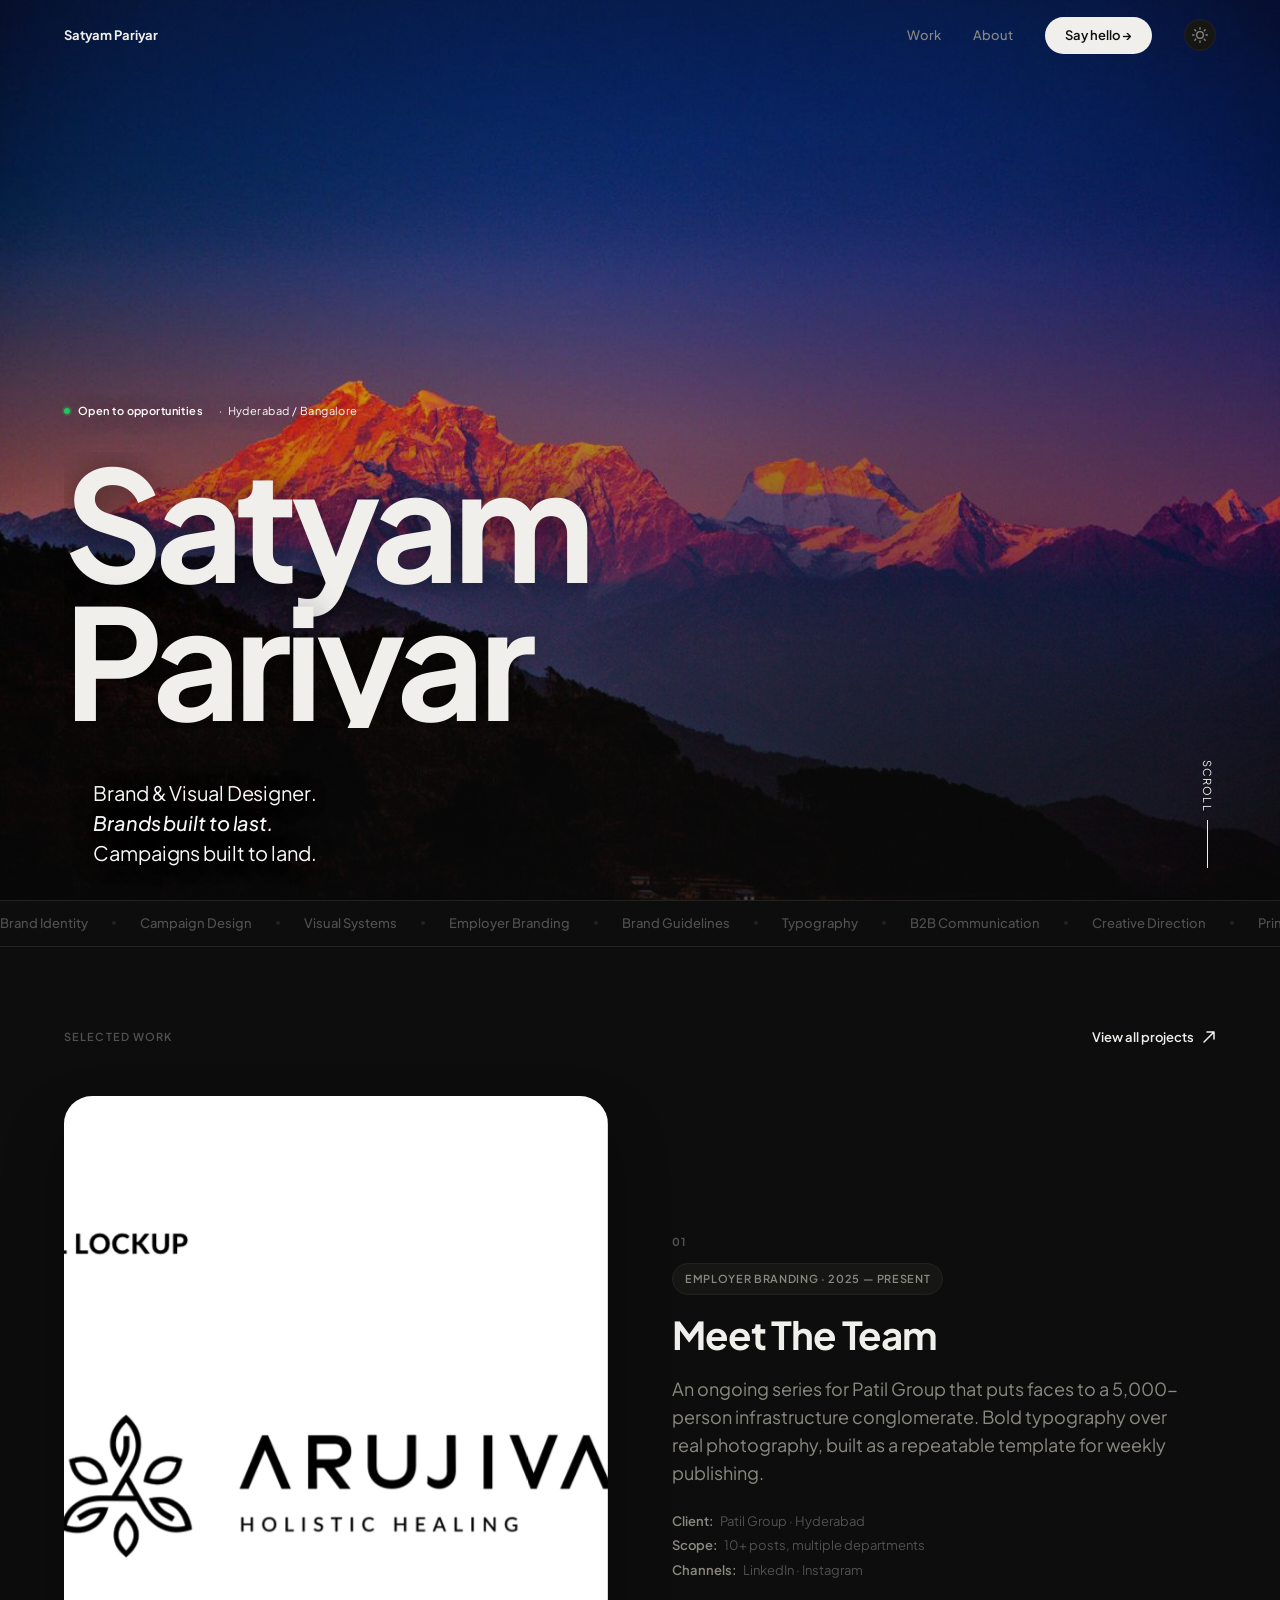
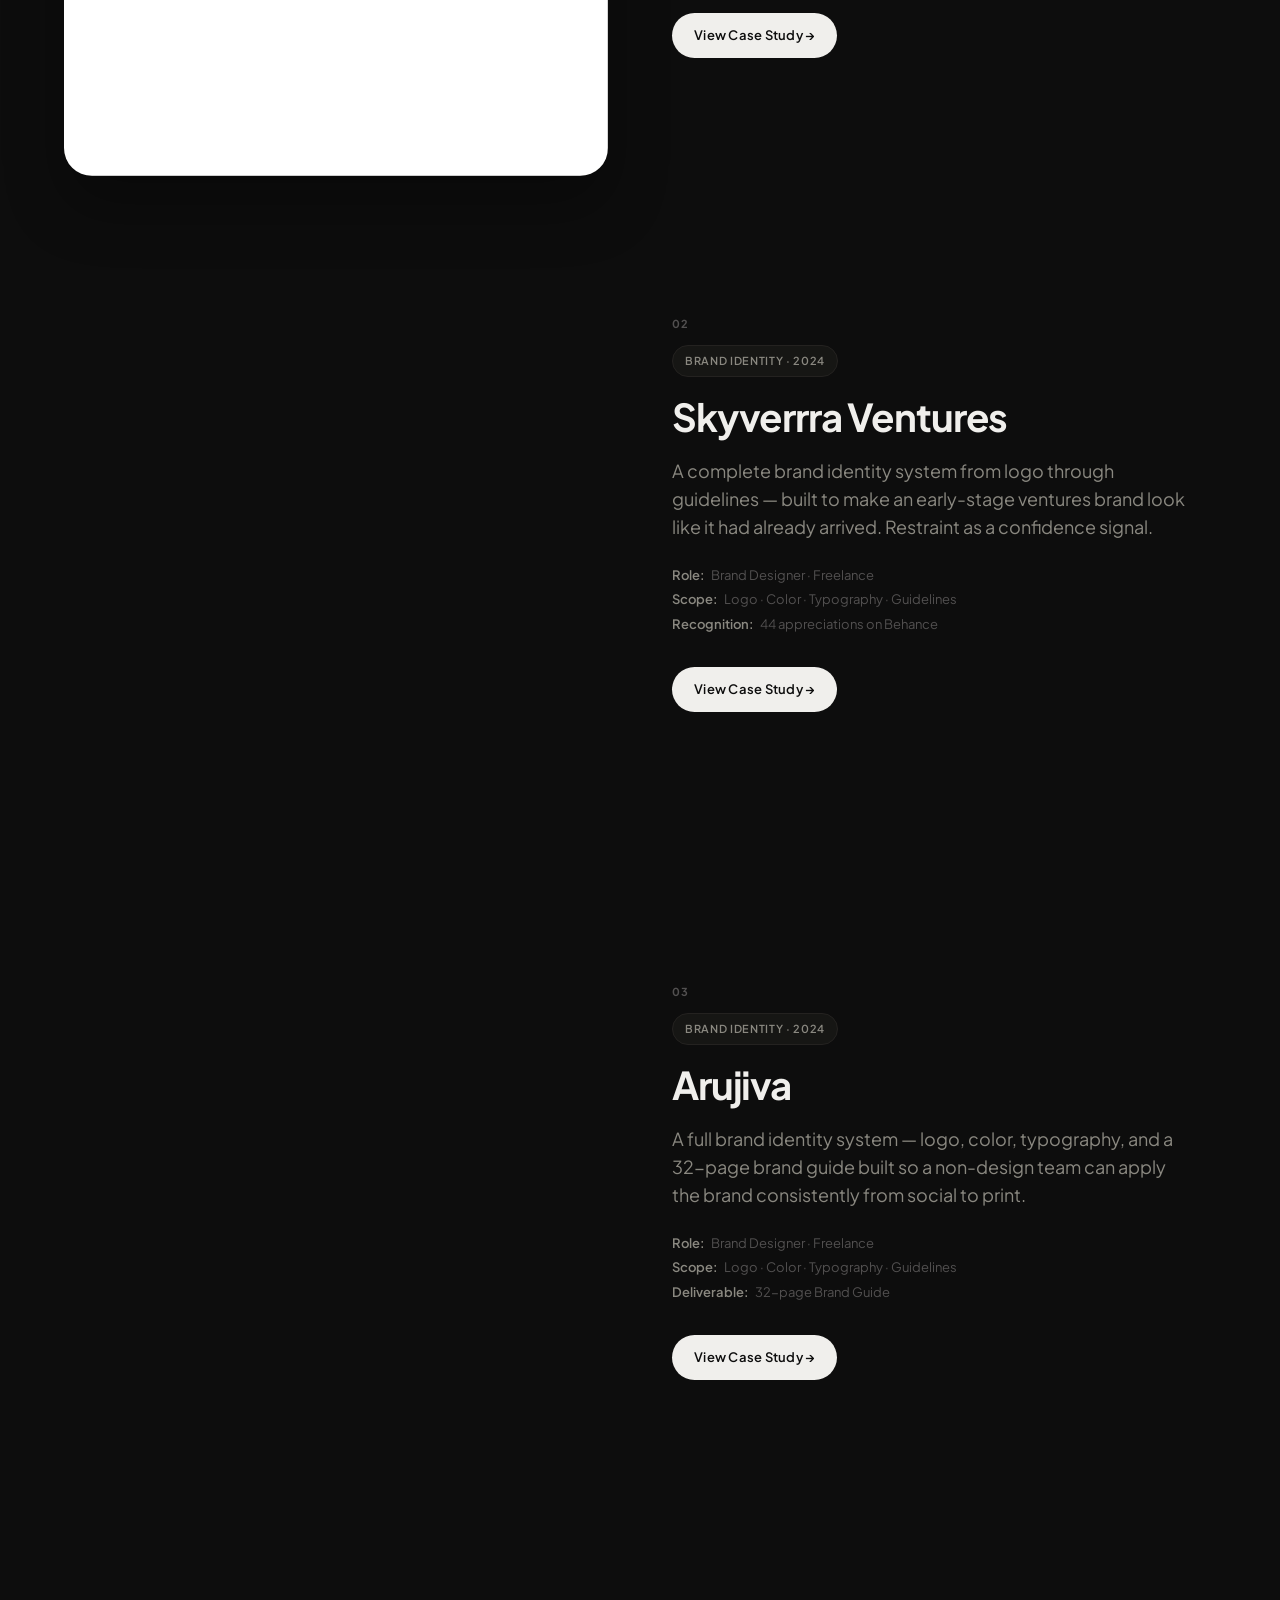
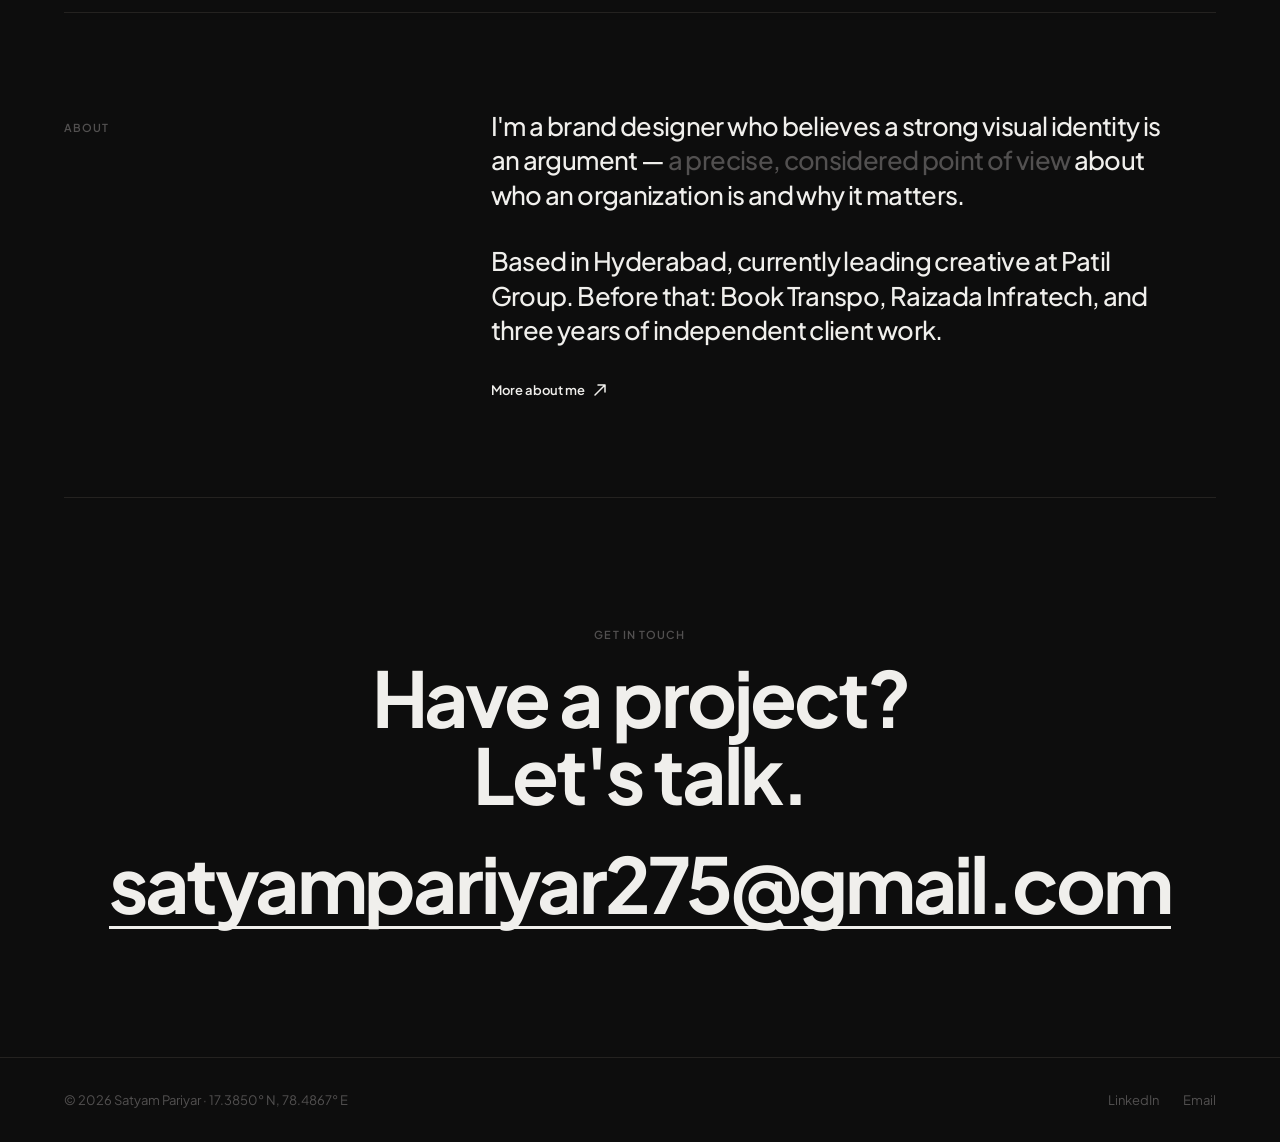
==== commit 42e3ba44: "Swap Skyverrra Ventures and Meet The Team positions on homepage" ====
--- a/index.html
+++ b/index.html
@@ -44,16 +44,7 @@
   ========================================================== -->
   <section class="hero hero--bg" id="hero">
     <div class="hero__bg" aria-hidden="true">
-      <video
-        class="hero__video"
-        autoplay
-        muted
-        loop
-        playsinline
-        preload="auto"
-        poster="assets/img/layer3.png">
-        <source src="assets/video/hero.mp4" type="video/mp4">
-      </video>
+      <img src="assets/img/layer3.png" alt="">
     </div>
     <div class="hero__overlay" aria-hidden="true"></div>
 
@@ -135,10 +126,6 @@
         <div class="sticky-feature__media-frame">
 
           <div class="sticky-feature__media-item is-active" data-feature="0">
-            <img src="assets/img/skyverrra-logo.jpg" alt="Skyverrra Ventures logo" class="sticky-feature__img">
-          </div>
-
-          <div class="sticky-feature__media-item" data-feature="1">
             <div class="img-scroll-strip" aria-hidden="true">
               <img src="assets/img/meet the team 1.png" alt="">
               <img src="assets/img/meet the team 2.png" alt="">
@@ -163,6 +150,10 @@
             </div>
           </div>
 
+          <div class="sticky-feature__media-item" data-feature="1">
+            <img src="assets/img/skyverrra-logo.jpg" alt="Skyverrra Ventures logo" class="sticky-feature__img">
+          </div>
+
           <div class="sticky-feature__media-item" data-feature="2">
             <img src="assets/img/arujiva-12.png" alt="Arujiva logo" class="sticky-feature__img">
           </div>
@@ -175,6 +166,21 @@
 
         <article class="sticky-feature__item js-sticky-feature__item" data-feature="0">
           <span class="sticky-feature__num">01</span>
+          <p class="sticky-feature__pill">Employer Branding · 2025 — Present</p>
+          <h3 class="sticky-feature__title">Meet The Team</h3>
+          <p class="sticky-feature__desc">
+            An ongoing series for Patil Group that puts faces to a 5,000-person infrastructure conglomerate. Bold typography over real photography, built as a repeatable template for weekly publishing.
+          </p>
+          <ul class="sticky-feature__meta">
+            <li><b>Client:</b> Patil Group · Hyderabad</li>
+            <li><b>Scope:</b> 10+ posts, multiple departments</li>
+            <li><b>Channels:</b> LinkedIn · Instagram</li>
+          </ul>
+          <a href="case-studies/meet-the-team.html" class="sticky-feature__cta">View Case Study →</a>
+        </article>
+
+        <article class="sticky-feature__item js-sticky-feature__item" data-feature="1">
+          <span class="sticky-feature__num">02</span>
           <p class="sticky-feature__pill">Brand Identity · 2024</p>
           <h3 class="sticky-feature__title">Skyverrra Ventures</h3>
           <p class="sticky-feature__desc">
@@ -186,21 +192,6 @@
             <li><b>Recognition:</b> 44 appreciations on Behance</li>
           </ul>
           <a href="case-studies/skyverrra.html" class="sticky-feature__cta">View Case Study →</a>
-        </article>
-
-        <article class="sticky-feature__item js-sticky-feature__item" data-feature="1">
-          <span class="sticky-feature__num">02</span>
-          <p class="sticky-feature__pill">Employer Branding · 2025 — Present</p>
-          <h3 class="sticky-feature__title">Meet The Team</h3>
-          <p class="sticky-feature__desc">
-            An ongoing series for Patil Group that puts faces to a 5,000-person infrastructure conglomerate. Bold typography over real photography, built as a repeatable template for weekly publishing.
-          </p>
-          <ul class="sticky-feature__meta">
-            <li><b>Client:</b> Patil Group · Hyderabad</li>
-            <li><b>Scope:</b> 10+ posts, multiple departments</li>
-            <li><b>Channels:</b> LinkedIn · Instagram</li>
-          </ul>
-          <a href="case-studies/meet-the-team.html" class="sticky-feature__cta">View Case Study →</a>
         </article>
 
         <article class="sticky-feature__item js-sticky-feature__item" data-feature="2">
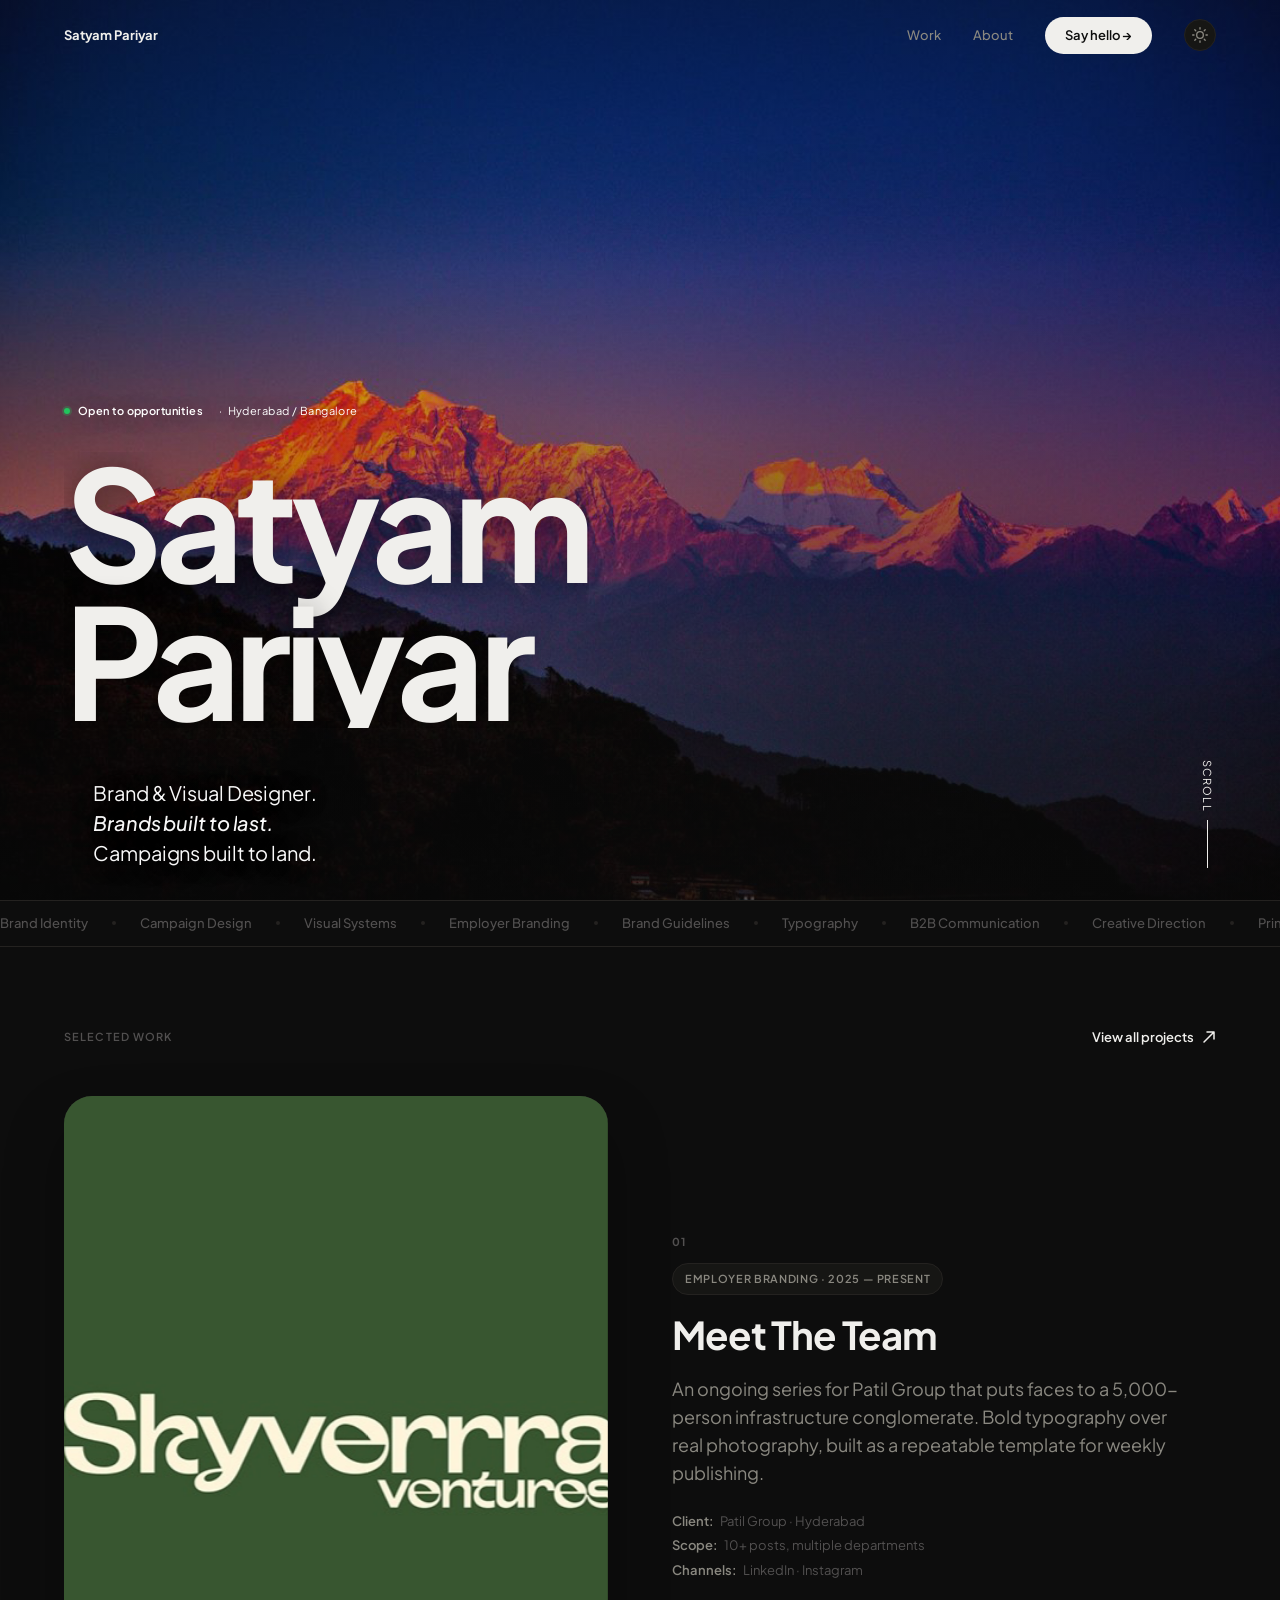
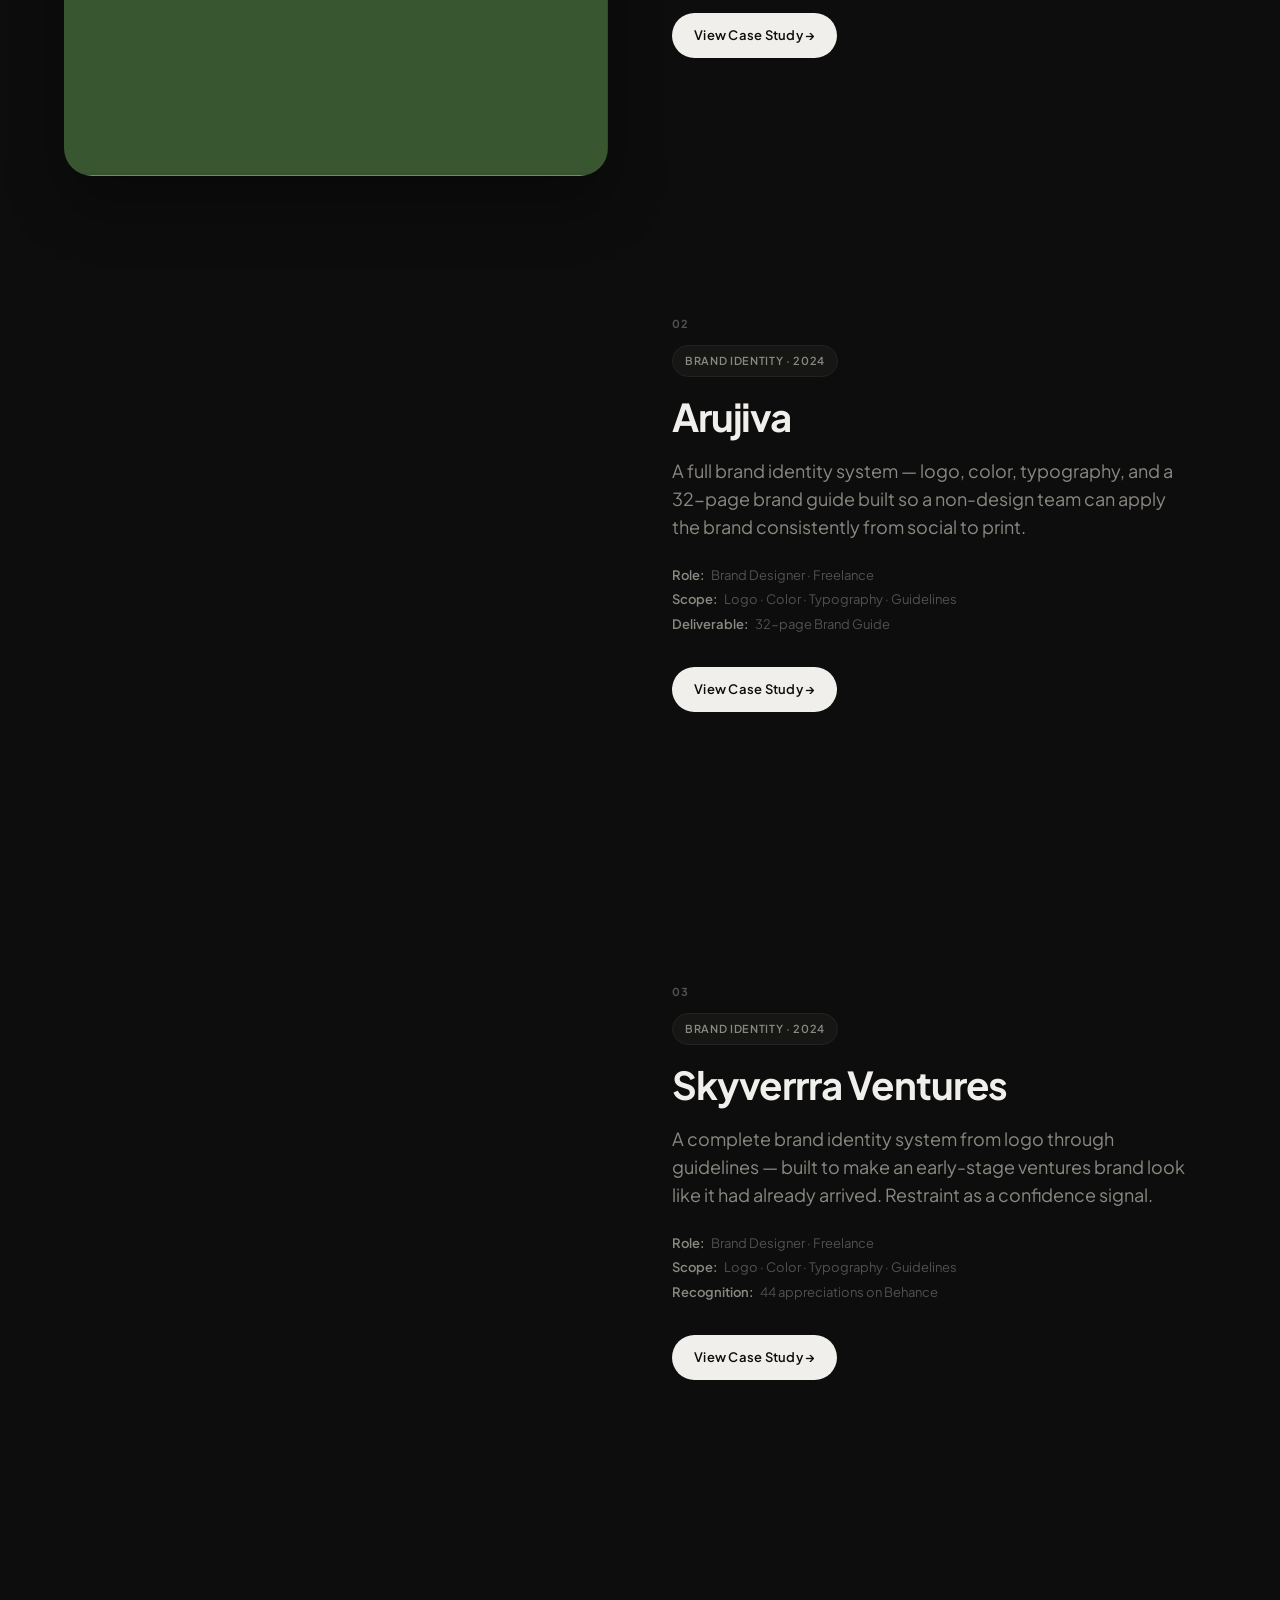
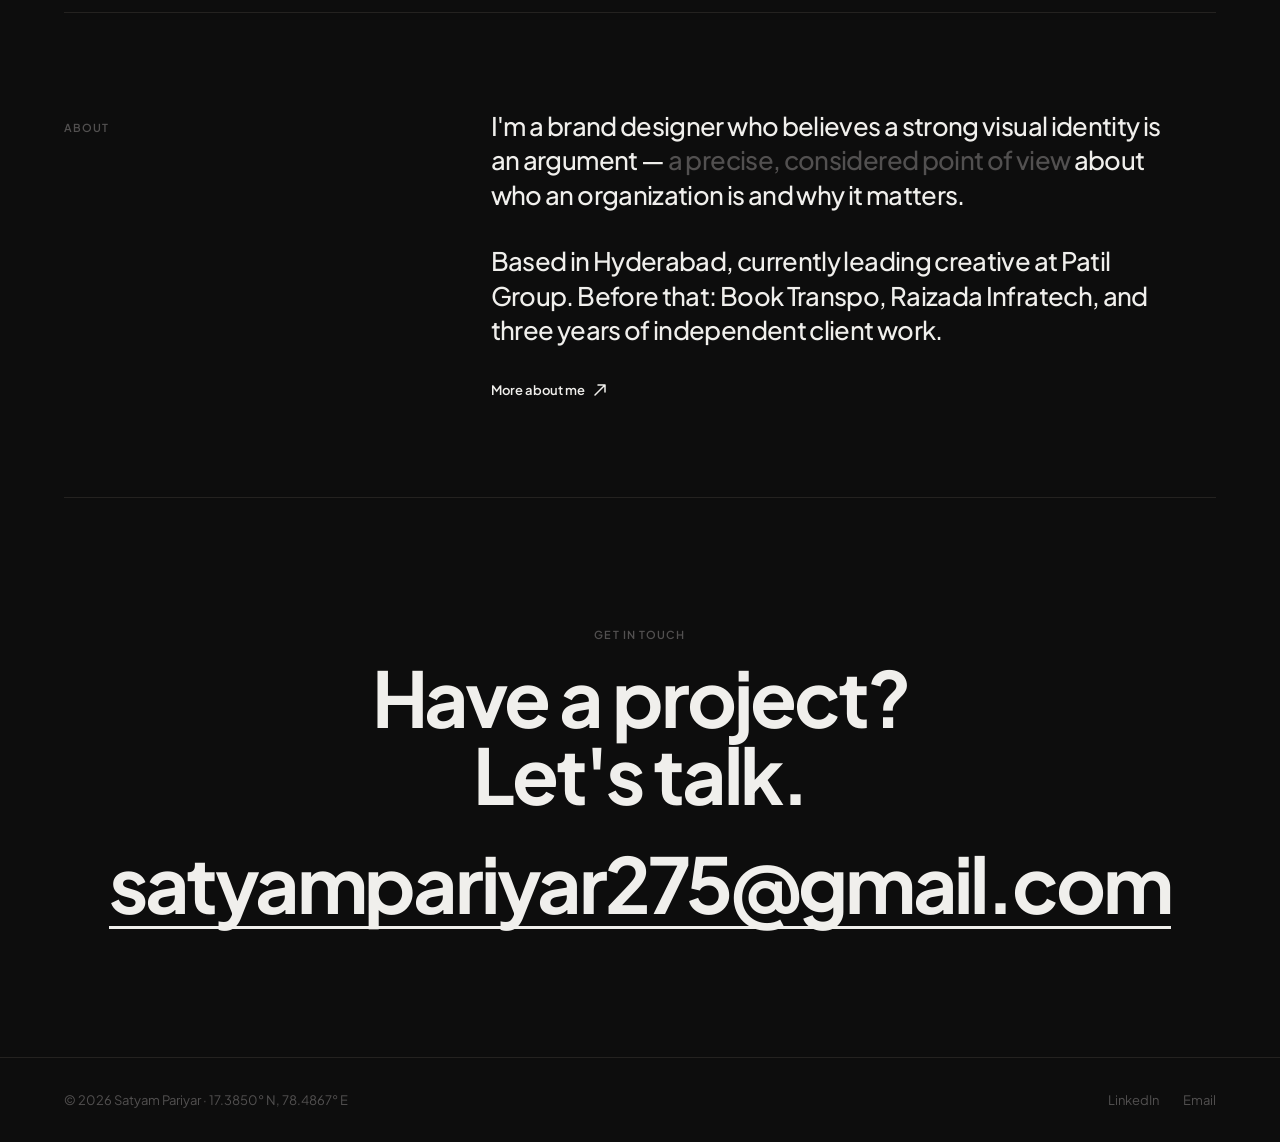
==== commit 323cc53c: "Swap Arujiva and Skyverrra Ventures positions on homepage" ====
--- a/index.html
+++ b/index.html
@@ -151,11 +151,11 @@
           </div>
 
           <div class="sticky-feature__media-item" data-feature="1">
+            <img src="assets/img/arujiva-12.png" alt="Arujiva logo" class="sticky-feature__img">
+          </div>
+
+          <div class="sticky-feature__media-item" data-feature="2">
             <img src="assets/img/skyverrra-logo.jpg" alt="Skyverrra Ventures logo" class="sticky-feature__img">
-          </div>
-
-          <div class="sticky-feature__media-item" data-feature="2">
-            <img src="assets/img/arujiva-12.png" alt="Arujiva logo" class="sticky-feature__img">
           </div>
 
         </div>
@@ -182,6 +182,21 @@
         <article class="sticky-feature__item js-sticky-feature__item" data-feature="1">
           <span class="sticky-feature__num">02</span>
           <p class="sticky-feature__pill">Brand Identity · 2024</p>
+          <h3 class="sticky-feature__title">Arujiva</h3>
+          <p class="sticky-feature__desc">
+            A full brand identity system — logo, color, typography, and a 32-page brand guide built so a non-design team can apply the brand consistently from social to print.
+          </p>
+          <ul class="sticky-feature__meta">
+            <li><b>Role:</b> Brand Designer · Freelance</li>
+            <li><b>Scope:</b> Logo · Color · Typography · Guidelines</li>
+            <li><b>Deliverable:</b> 32-page Brand Guide</li>
+          </ul>
+          <a href="case-studies/arujiva.html" class="sticky-feature__cta">View Case Study →</a>
+        </article>
+
+        <article class="sticky-feature__item js-sticky-feature__item" data-feature="2">
+          <span class="sticky-feature__num">03</span>
+          <p class="sticky-feature__pill">Brand Identity · 2024</p>
           <h3 class="sticky-feature__title">Skyverrra Ventures</h3>
           <p class="sticky-feature__desc">
             A complete brand identity system from logo through guidelines — built to make an early-stage ventures brand look like it had already arrived. Restraint as a confidence signal.
@@ -192,21 +207,6 @@
             <li><b>Recognition:</b> 44 appreciations on Behance</li>
           </ul>
           <a href="case-studies/skyverrra.html" class="sticky-feature__cta">View Case Study →</a>
-        </article>
-
-        <article class="sticky-feature__item js-sticky-feature__item" data-feature="2">
-          <span class="sticky-feature__num">03</span>
-          <p class="sticky-feature__pill">Brand Identity · 2024</p>
-          <h3 class="sticky-feature__title">Arujiva</h3>
-          <p class="sticky-feature__desc">
-            A full brand identity system — logo, color, typography, and a 32-page brand guide built so a non-design team can apply the brand consistently from social to print.
-          </p>
-          <ul class="sticky-feature__meta">
-            <li><b>Role:</b> Brand Designer · Freelance</li>
-            <li><b>Scope:</b> Logo · Color · Typography · Guidelines</li>
-            <li><b>Deliverable:</b> 32-page Brand Guide</li>
-          </ul>
-          <a href="case-studies/arujiva.html" class="sticky-feature__cta">View Case Study →</a>
         </article>
 
       </div>
